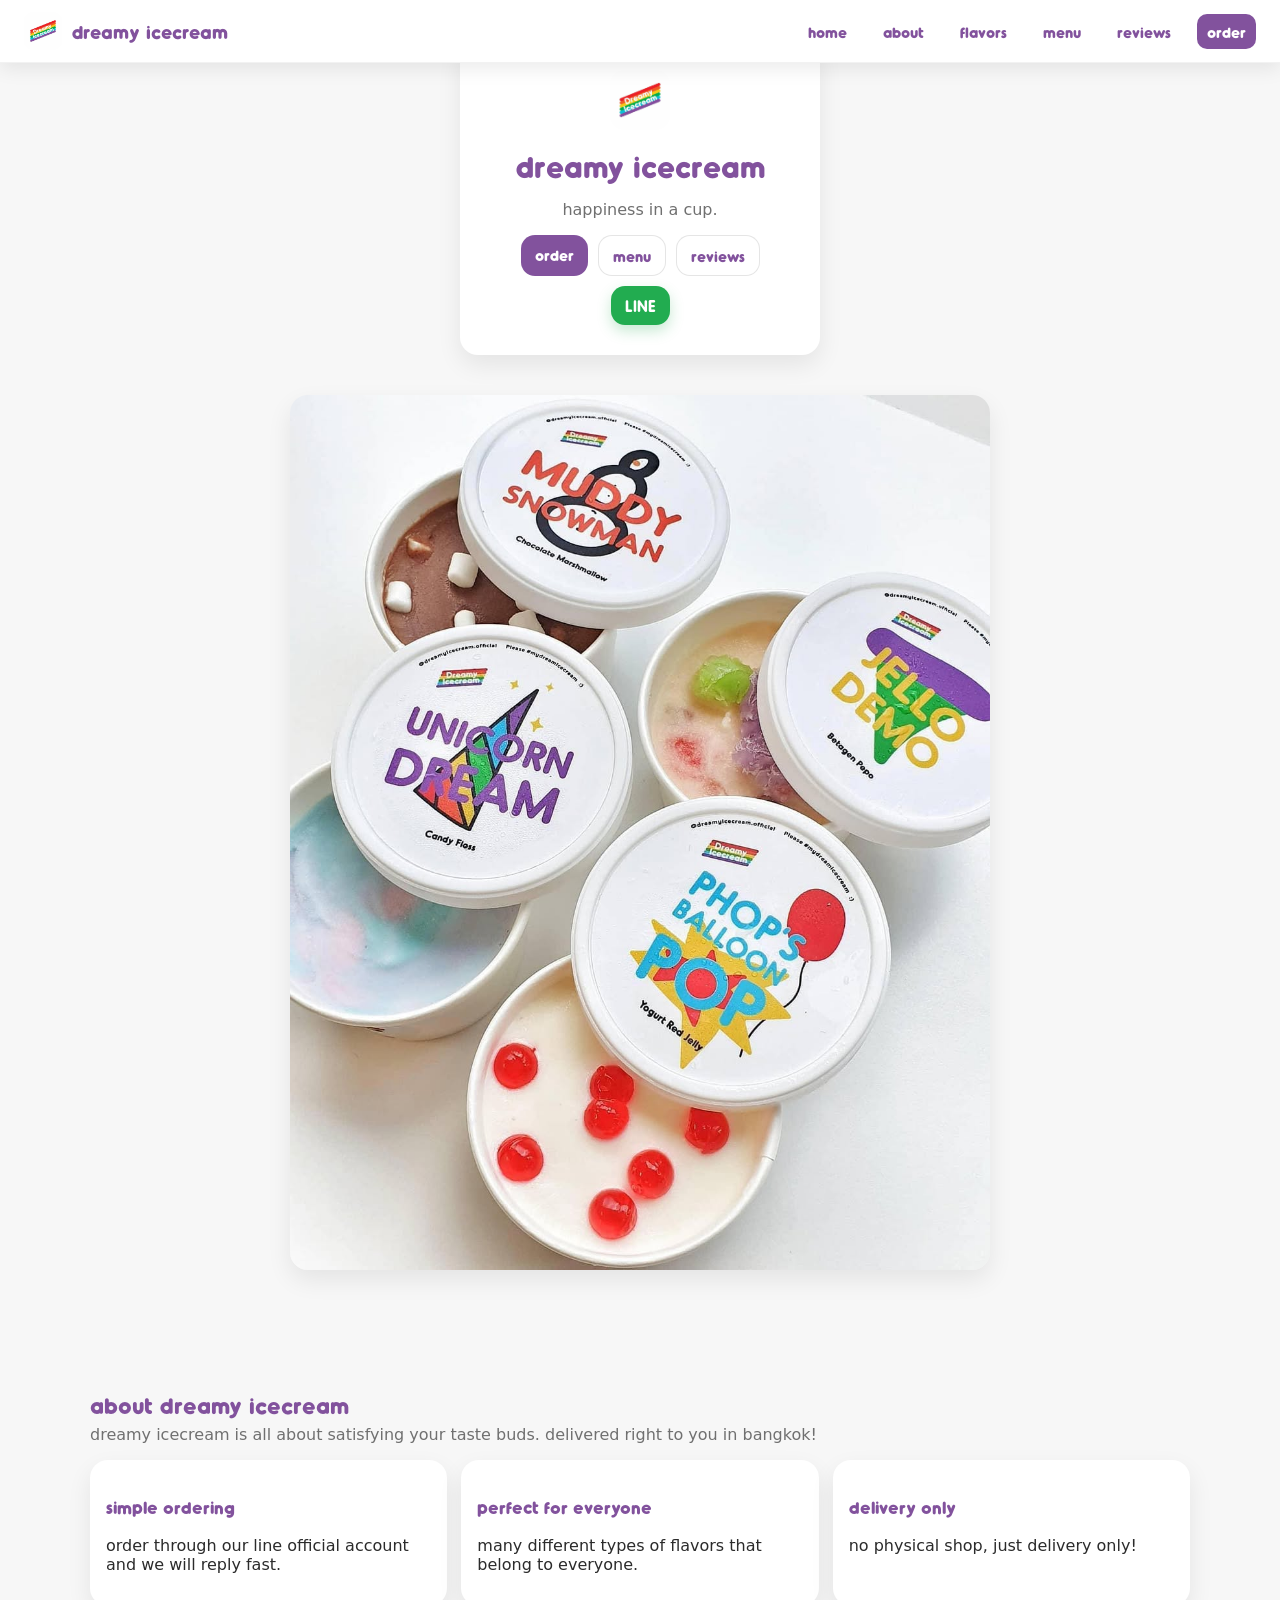
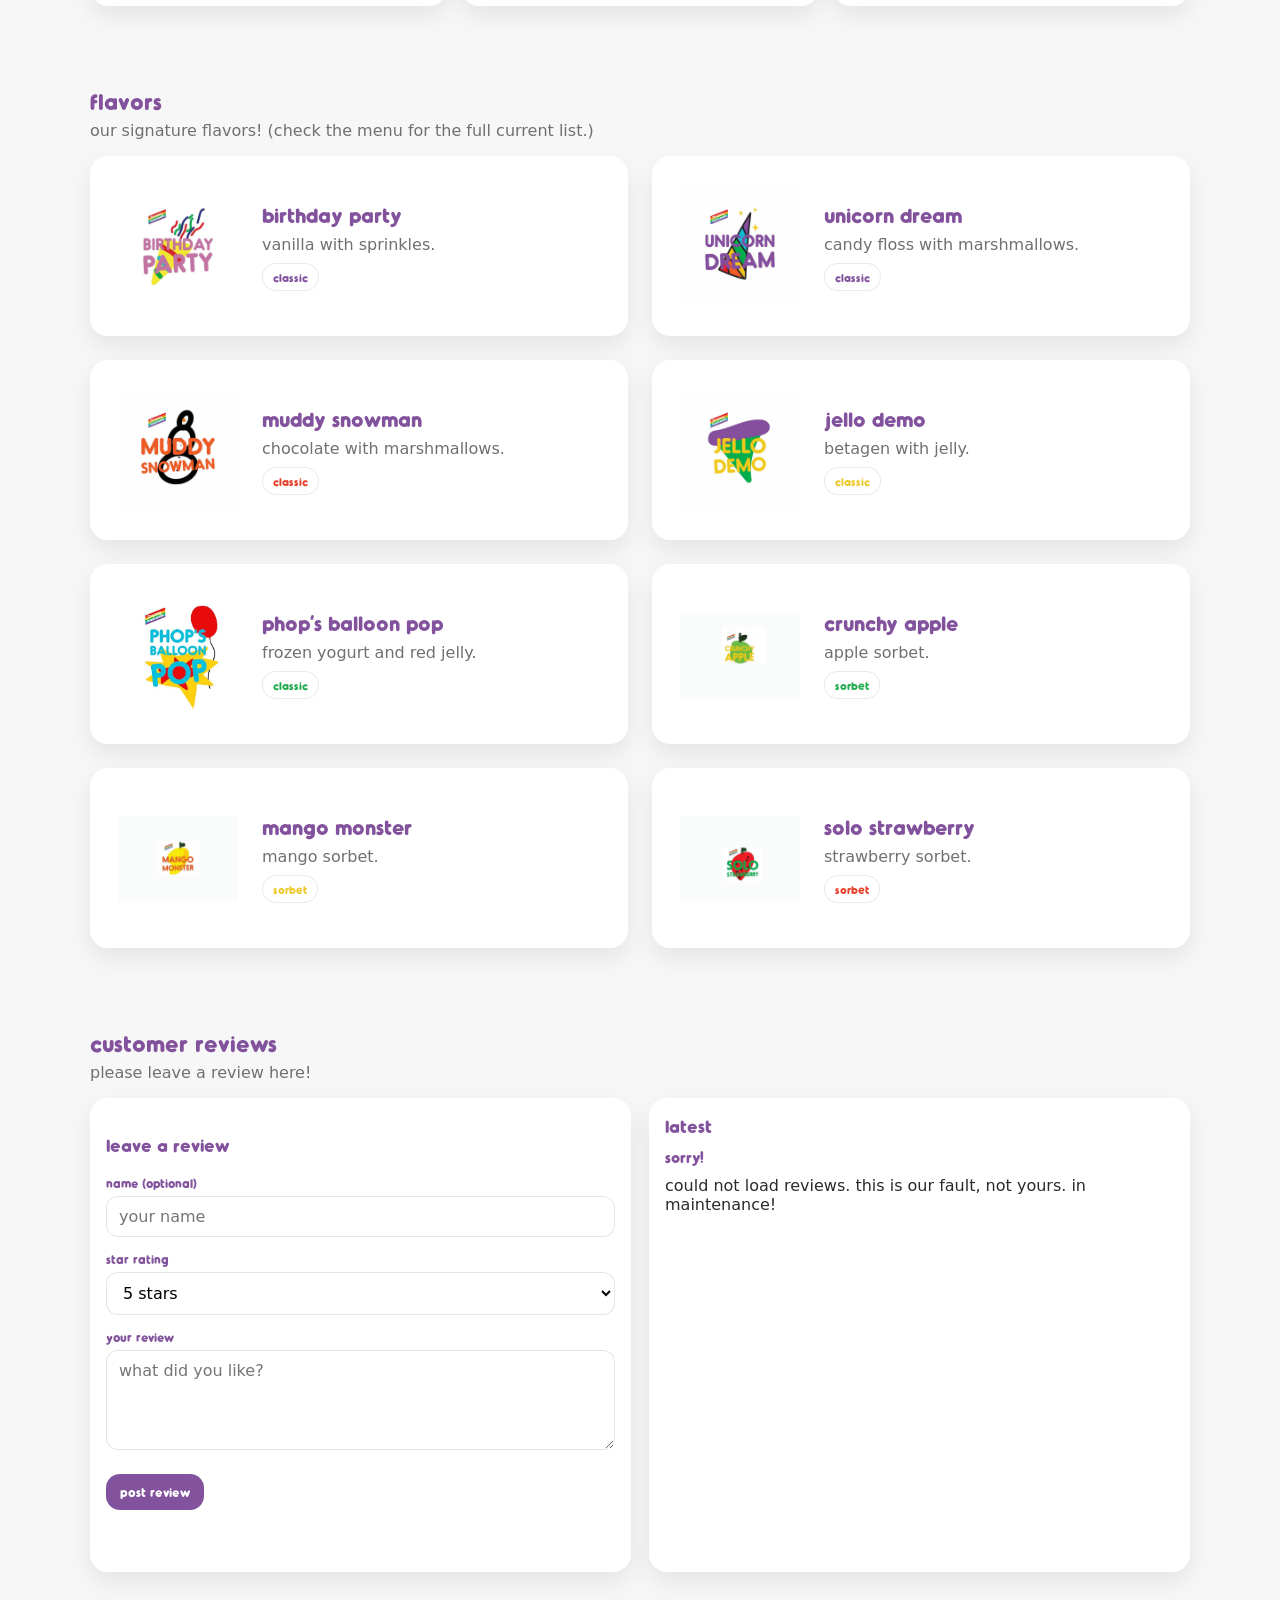
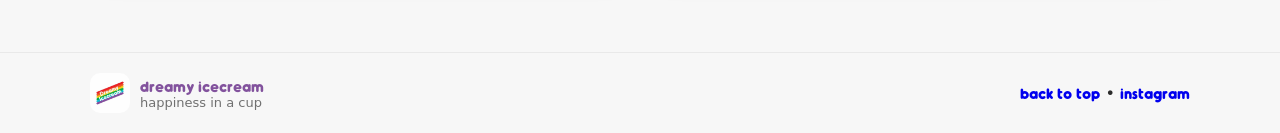
==== index.html @ feacb485 "add topper back" ====
<!doctype html>
<html lang="en">
<head>
  <meta charset="utf-8" />
  <meta name="viewport" content="width=device-width,initial-scale=1" />
  <title>dreamy icecream — happiness in a cup</title>
  <meta name="description" content="dreamy icecream — bangkok delivery. happiness in a cup." />
  <link rel="stylesheet" href="style.css" />
</head>
<body>
  <header class="topbar">
    <div class="container topbar-inner">
      <a class="brand" href="#home" aria-label="dreamy icecream home">
        <img class="brand-mark" src="assets/logo.jpg" alt="dreamy icecream logo" />
        <span class="brand-text">dreamy icecream</span>
      </a>
      <nav class="nav" aria-label="site navigation">
  <a href="#home">home</a>
  <a href="#about">about</a>
  <a href="#flavors">flavors</a>
  <a href="#menu">menu</a>
  <a href="#reviews">reviews</a>
  <a href="#order" class="nav-cta">order</a>
</nav>

      
    </div>
  </header>

  <main id="home">
    <section class="hero" id="home">
      <div class="container hero-clean">
        <div class="hero-center">
          <img class="hero-logo-big" src="assets/logo.jpg" alt="dreamy icecream logo" />
          <h1>dreamy icecream</h1>
          <p class="lead lead-center">happiness in a cup.</p>

          <div class="hero-buttons">
            <a class="btn btn-primary" href="#order">order</a>
            <a class="btn btn-ghost" href="#menu">menu</a>
            <a class="btn btn-ghost" href="#reviews">reviews</a>
            <a href="https://line.me/R/ti/p/%40414mnkzs" target="_blank" class="btn btn-line">LINE</a>
          </div>

       
        </div>

        <div class="hero-photo-card" aria-hidden="true">
          <img class="hero-photo-soft" src="assets/cups.jpg" alt="" />
        </div>
      </div>
    </section>

    <section class="section" id="about">
      <div class="container">
        <div class="section-head">
          <h2>about dreamy icecream</h2>
          <p>
            dreamy icecream is all about satisfying your taste buds. delivered right to you in bangkok!
          </p>
        </div>

        <div class="grid-3">
          <div class="card">
            <h3>simple ordering</h3>
            <p>order through our line official account and we will reply fast.</p>
          </div>
          <div class="card">
            <h3>perfect for everyone</h3>
            <p>many different types of flavors that belong to everyone.</p>
          </div>
          <div class="card">
            <h3>delivery only</h3>
            <p>no physical shop, just delivery only!</p>
          </div>
        </div>
      </div>
    </section>

  <section class="section" id="flavors">
  <div class="container">
    <div class="section-head">
      <h2>flavors</h2>
      <p>our signature flavors! (check the menu for the full current list.)</p>
    </div>

    <div class="flavor-grid">

      <a class="flavor-card flavor-link" href="birthday-party.html">
        <div class="flavor-imgwrap">
          <img src="assets/birthday_party.jpg">
        </div>
        <div class="flavor-body">
          <h3>birthday party</h3>
          <p>vanilla with sprinkles.</p>
          <span class="pill pill-purple">classic</span>
        </div>
      </a>

      <a class="flavor-card flavor-link" href="unicorn-dream.html">
        <div class="flavor-imgwrap">
          <img src="assets/unicorn_dream.jpg">
        </div>
        <div class="flavor-body">
          <h3>unicorn dream</h3>
          <p>candy floss with marshmallows.</p>
          <span class="pill pill-purple">classic</span>
        </div>
      </a>

      <a class="flavor-card flavor-link" href="muddy-snowman.html">
        <div class="flavor-imgwrap">
          <img src="assets/muddy_snowman.jpg">
        </div>
        <div class="flavor-body">
          <h3>muddy snowman</h3>
          <p>chocolate with marshmallows.</p>
          <span class="pill pill-red">classic</span>
        </div>
      </a>

      <a class="flavor-card flavor-link" href="jello-demo.html">
        <div class="flavor-imgwrap">
          <img src="assets/phops_balloon_pop.jpg">
        </div>
        <div class="flavor-body">
          <h3>jello demo</h3>
          <p>betagen with jelly.</p>
          <span class="pill pill-yellow">classic</span>
        </div>
      </a>

      <!-- ✅ FIXED PHOP -->
      <a class="flavor-card flavor-link" href="phops-balloon-pop.html">
        <div class="flavor-imgwrap">
          <img src="assets/jello_demo.jpg">
        </div>
        <div class="flavor-body">
          <h3>phop’s balloon pop</h3>
          <p>frozen yogurt and red jelly.</p>
          <span class="pill pill-green">classic</span>
        </div>
      </a>

      <!-- ✅ FIXED CRUNCHY APPLE -->
      <a class="flavor-card flavor-link" href="crunchy-apple.html">
        <div class="flavor-imgwrap">
          <img src="assets/crunchy_apple.png">
        </div>
        <div class="flavor-body">
          <h3>crunchy apple</h3>
          <p>apple sorbet.</p>
          <span class="pill pill-green">sorbet</span>
        </div>
      </a>

      <!-- others (no page yet) -->
      <a class="flavor-card flavor-link" href="mango-monster.html">
  <div class="flavor-imgwrap">
    <img src="assets/mango_monster.png" alt="mango monster">
  </div>
  <div class="flavor-body">
    <h3>mango monster</h3>
    <p>mango sorbet.</p>
    <span class="pill pill-yellow">sorbet</span>
  </div>
</a>
    <a class="flavor-card flavor-link" href="solo-strawberry.html">
  <div class="flavor-imgwrap">
    <img src="assets/solo_strawberry.png" alt="solo strawberry">
  </div>
  <div class="flavor-body">
    <h3>solo strawberry</h3>
    <p>strawberry sorbet.</p>
    <span class="pill pill-red">sorbet</span>
  </div>
</a>

    </div>
  </div>
</section>
    
    <section class="section" id="reviews">
      <div class="container">
        <div class="section-head">
          <h2>customer reviews</h2>
          <p>please leave a review here!</p>
        </div>

        <div class="reviews-grid">
          <div class="card">
            <h3>leave a review</h3>

        
            <form id="review-form" class="review-form">
              <label class="field">
                <span class="label">name (optional)</span>
                <input class="input" type="text" id="review-name" placeholder="your name" maxlength="30" />
              </label>

              <label class="field">
                <span class="label">star rating</span>
                <select class="input" id="review-stars" required>
                  <option value="5">5 stars</option>
                  <option value="4">4 stars</option>
                  <option value="3">3 stars</option>
                  <option value="2">2 stars</option>
                  <option value="1">1 star</option>
                </select>
              </label>

              <label class="field">
                <span class="label">your review</span>
                <textarea class="input textarea" id="review-text" placeholder="what did you like?" maxlength="240" required></textarea>
              </label>

              <div class="order-actions">
                <button class="btn btn-primary" type="submit">post review</button>
              </div>

              <p class="muted tiny" id="review-status"></p>
            </form>
          </div>

          <div class="card">
            <div class="reviews-head">
              <h3>latest</h3>
              <div class="rating-pill" id="rating-pill">loading…</div>
            </div>
            <div id="reviews-list" class="reviews-list"></div>
          </div>
        </div>
      </div>
    </section>


    <footer class="footer">
      <div class="container footer-inner">
        <div class="footer-left">
          <img class="footer-logo" src="assets/logo.jpg" alt="dreamy icecream logo" />
          <div>
            <div class="footer-title">dreamy icecream</div>
            <div class="footer-sub">happiness in a cup</div>
          </div>
        </div>

        <div class="footer-right">
          <a href="#home">back to top</a>
          <span class="dot">•</span>
          <a href="https://instagram.com/dreamyicecream.official" target="_blank" rel="noreferrer">instagram</a>
        </div>
      </div>
    </footer>
  </main>

  <script>
    // instagram copy
    const copy = async (text) => {
      try { await navigator.clipboard.writeText(text); return true; }
      catch { return false; }
    };

    const igBtn = document.getElementById('copy-ig');
    igBtn?.addEventListener('click', async () => {
      const ok = await copy('@dreamyicecream.official');
      igBtn.textContent = ok ? 'copied' : 'copy failed';
      setTimeout(() => (igBtn.textContent = 'copy handle'), 1100);
    });

    // ---------------------------
    // shared reviews (supabase)
    // ---------------------------
    // 1) create a supabase project
    // 2) create table + rls (see readme.txt)
    // 3) paste your keys here:

    const SUPABASE_URL = "https://npjbgelehfoajubufnkg.supabase.co";
    const SUPABASE_ANON_KEY = "sb_publishable_pNUCo04Smp1V0dP4wvX4iQ_PvUn9_M9";



    const statusEl = document.getElementById('review-status');
    const listEl = document.getElementById('reviews-list');
    const pillEl = document.getElementById('rating-pill');

    const starRow = (n) => '★★★★★'.slice(0, n) + '☆☆☆☆☆'.slice(0, 5 - n);

    const setStatus = (t) => { if (statusEl) statusEl.textContent = t || ""; };

    const canRun = () => SUPABASE_URL.trim() && SUPABASE_ANON_KEY.trim();

    const fetchReviews = async () => {
      if (!canRun()) {
        if (pillEl) pillEl.textContent = 'setup needed';
        if (listEl) listEl.innerHTML = '<div class="empty">reviews are not enabled yet. add supabase keys in index.html.</div>';
        return [];
      }

      const url = `${SUPABASE_URL}/rest/v1/reviews?select=id,name,stars,text,created_at&order=id.desc&limit=50`;
      const res = await fetch(url, {
        headers: {
          apikey: SUPABASE_ANON_KEY,
          authorization: `Bearer ${SUPABASE_ANON_KEY}`
        }
      });

      if (!res.ok) throw new Error('failed to load reviews');
      return await res.json();
    };

    const render = async () => {
      try {
        const reviews = await fetchReviews();
        if (!Array.isArray(reviews) || !listEl) return;

        if (reviews.length === 0) {
          listEl.innerHTML = '<div class="empty">no reviews yet. be the first one.</div>';
          if (pillEl) pillEl.textContent = '0 reviews';
          return;
        }

        const avg = reviews.reduce((s, r) => s + (Number(r.stars) || 0), 0) / reviews.length;
        if (pillEl) pillEl.innerHTML = `
  <span class="rating-score">${avg.toFixed(1)} / 5</span>
  <span class="rating-count"> • ${reviews.length} review${reviews.length === 1 ? '' : 's'}</span>
`;

        listEl.innerHTML = reviews.map(r => {
          const name = (r.name || 'anonymous').replace(/</g,'&lt;').replace(/>/g,'&gt;');
          const text = (r.text || '').replace(/</g,'&lt;').replace(/>/g,'&gt;');
          const stars = Math.max(1, Math.min(5, Number(r.stars) || 5));
          const date = r.created_at ? new Date(r.created_at).toLocaleDateString() : '';
          return `
            <div class="review">
              <div class="review-top">
                <div class="review-name">${name}</div>
                <div class="review-stars" aria-label="${stars} out of 5 stars">${starRow(stars)}</div>
              </div>
              <div class="review-text">${text}</div>
              <div class="review-date">${date}</div>
            </div>
          `;
        }).join('');
      } catch (e) {
        if (pillEl) pillEl.textContent = 'sorry!';
        if (listEl) listEl.innerHTML = '<div class="empty">could not load reviews. this is our fault, not yours. in maintenance!</div>';
      }
    };

    const postReview = async ({ name, stars, text }) => {
      const url = `${SUPABASE_URL}/rest/v1/reviews`;
      const res = await fetch(url, {
        method: 'POST',
        headers: {
          'content-type': 'application/json',
          apikey: SUPABASE_ANON_KEY,
          authorization: `Bearer ${SUPABASE_ANON_KEY}`,
          prefer: 'return=minimal'
        },
        body: JSON.stringify({ name, stars, text })
      });
      if (!res.ok) throw new Error('failed to post');
    };

    const form = document.getElementById('review-form');
    form?.addEventListener('submit', async (e) => {
      e.preventDefault();
      setStatus('');

      if (!canRun()) {
        setStatus('setup needed: add supabase url + anon key in index.html');
        return;
      }

      const name = (document.getElementById('review-name')?.value || '').trim();
      const stars = parseInt(document.getElementById('review-stars')?.value || '5', 10);
      const text = (document.getElementById('review-text')?.value || '').trim();
      if (!text) return;

      try {
        setStatus('posting…');
        await postReview({ name, stars: Math.max(1, Math.min(5, stars)), text });
        const t = document.getElementById('review-text');
        if (t) t.value = '';
        setStatus('posted');
        await render();
        setTimeout(() => setStatus(''), 1200);
      } catch {
        setStatus('could not post. check supabase rls + keys.');
      }
    });

    render();
    function openMenuPopup(){
  document.getElementById("menuPopup").style.display = "flex";
}

function closeMenuPopup(){
  document.getElementById("menuPopup").style.display = "none";
}
  </script>
</body>
</html>
<!-- deploy -->
---- style.css ----
/* smooth scroll */
html{
  scroll-behavior:smooth;
}

/* font */
@font-face{
  font-family:"oduda";
  src:url("fonts/Oduda-Bold-Demo.otf") format("opentype");
  font-weight:700;
  font-display:swap;
}

/* variables */
:root{
  --purple:#82529d;
  --white:#fafcfc;
  --bg:#f7f7f7;
  --yellow:#eec92d;
  --green:#22ac50;
  --red:#e7412b;
  --blue:#0ebed5;
  --text:#2b2b2b;
  --muted:#707070;
  --radius:18px;
  --shadow:0 10px 24px rgba(0,0,0,.08);
  --shadow-hover:0 16px 28px rgba(0,0,0,.12);
}

/* reset */
*{
  box-sizing:border-box;
}

body{
  margin:0;
  font-family:system-ui, Arial, sans-serif;
  color:var(--text);
  background:var(--bg);
}

/* container */
.container{
  width:min(1100px,92vw);
  margin:auto;
}

/* headings */
h1,h2,h3,.nav a,.pill,.btn,.brand-text,.footer-title,.label,.review-name,.footer-right a{
  font-family:"oduda",system-ui;
}

/* ---------- NAV ---------- */

.topbar{
  position:fixed;
  top:0;
  left:0;
  right:0;
  width:100%;
  z-index:999;
  background:#ffffff;
  backdrop-filter:blur(8px);
  border-bottom:1px solid rgba(0,0,0,.05);
  box-shadow: 0 6px 18px rgba(0,0,0,.08);
}

.topbar-inner{
  display:flex;
  justify-content:space-between;
  align-items:center;
  padding:12px 24px;
  width:100%;      
}

.brand{
  display:flex;
  align-items:center;
  gap:10px;
  text-decoration:none;
  color:var(--purple);
}

.brand-mark{
  width:38px;
  height:38px;
  border-radius:10px;
  object-fit:cover;
}

.brand-text{
  font-size:20px;
}

.nav{
  display:flex;
  gap:16px;
}

.nav a{
  text-decoration:none;
  color:var(--purple);
  padding:8px 10px;
  border-radius:10px;
  transition:background .2s ease, transform .2s ease;
}

.nav a:hover{
  background:rgba(130,82,157,.1);
  transform:translateY(-2px);
  box-shadow: 0 6px 14px rgba(0,0,0,.12);
}

.nav-cta{
  background:var(--purple);
  color:white !important;
  border:none;
}

.nav-cta:hover{
  transform:translateY(-2px);
  box-shadow: 0 8px 18px rgba(0,0,0,.18);
}

/* ---------- HERO ---------- */

.hero{
  padding:40px 0;
}

.hero-center{
  text-align:center;
  background:white;
  border-radius:var(--radius);
  padding:30px;
  box-shadow:var(--shadow);
  max-width:360px;
  margin:auto;
  transition:transform .25s ease, box-shadow .25s ease;
}

.hero-logo-big{
  width:60px;
  height:60px;
  border-radius:16px;
  object-fit:cover;
}

.hero-center h1{
  margin:12px 0;
  font-size:32px;
  color:var(--purple);
}

.lead{
  color:var(--muted);
}

.hero-buttons{
  display:flex;
  gap:10px;
  justify-content:center;
  margin-top:16px;
  flex-wrap:wrap;
}

.hero-photo-card{
  margin:40px auto;
  border-radius:var(--radius);
  overflow:hidden;
  box-shadow:var(--shadow);
  transition:transform .25s ease, box-shadow .25s ease;

  max-width:700px;   /* adjust this */
}

.hero-photo-soft{
  width:100%;
  height:auto;   /* important */
  display:block;
}

/* ---------- NAV BUTTON HOVER ---------- */

.nav a{
  text-decoration:none;
  color:var(--purple);
  padding:8px 10px;
  border-radius:10px;
  transition:background .2s ease, transform .2s ease;
}

.nav a:hover{
  background:rgba(130,82,157,.1);
  transform:translateY(-2px);
}

/* ---------- BUTTONS ---------- */

.btn{
  padding:10px 14px;
  border-radius:14px;
  border:none;
  cursor:pointer;
  text-decoration:none;
  transition:transform .2s ease, box-shadow .2s ease, background .2s ease;
}

.btn-primary{
  background:var(--purple);
  color:white;
}

.btn-ghost{
  background:white;
  border:1px solid rgba(0,0,0,.1);
  color:var(--purple);
}

.btn-line{
  background:var(--green);
  color:white;
  border:none;
}

.btn-line:hover{
  filter:brightness(0.9);
}

/* ---------- SECTIONS ---------- */

.section{
  padding:40px 0;
  scroll-margin-top:90px;
}

.section-head{
  margin-bottom:16px;
}

.section-head h2{
  margin:0 0 6px;
  color:var(--purple);
}

.section-head p{
  margin:0;
  color:var(--muted);
}

.section h3{
  color:var(--purple);
}
/* ---------- CARDS ---------- */

.card{
  background:white;
  border-radius:var(--radius);
  padding:16px;
  box-shadow:var(--shadow);
  transition:transform .25s ease, box-shadow .25s ease;
}

.grid-3{
  display:grid;
  grid-template-columns:repeat(3,1fr);
  gap:14px;
}

/* ---------- FLAVORS ---------- */

.flavor-grid{
  display:grid;
  grid-template-columns:repeat(2,1fr);
  gap:18px;
}

.flavor-card{
  display:flex;
  gap:14px;
  align-items:center;
  background:white;
  border-radius:var(--radius);
  padding:18px;
  box-shadow:var(--shadow);
  min-height:170px;
  transition:transform .25s ease, box-shadow .25s ease;
}


.flavor-imgwrap{
  width:140px;
  height:140px;
  display:flex;
  align-items:center;
  justify-content:center;
  border-radius:14px;
  background:rgba(255,255,255,.9);
  flex-shrink:0;
}

.flavor-imgwrap img{
  max-width:120px;
  max-height:120px;
  width:auto;
  height:auto;
  object-fit:contain;
}

.flavor-body{
  display:flex;
  flex-direction:column;
  gap:6px;
}

.flavor-body h3{
  margin:0;
  font-size:22px;
  color:var(--purple);
  line-height:1.15;
}

.flavor-body p{
  margin:0;
  color:var(--muted);
  line-height:1.45;
}

/* tags */
.pill{
  padding:6px 10px;
  border-radius:999px;
  font-size:12px;
  border:1px solid rgba(0,0,0,.08);
  width:fit-content;
  background:white;
}

.pill-red{color:var(--red);}
.pill-green{color:var(--green);}
.pill-yellow{color:#eec92d;}
.pill-purple{color:var(--purple);}

/* ---------- MENU ---------- */

.menu-wrap{
  display:grid;
  grid-template-columns:1.2fr .8fr;
  gap:18px;
}

.menu-link{
  display:block;
  border-radius:var(--radius);
  overflow:hidden;
  box-shadow:var(--shadow);
  transition:transform .25s ease, box-shadow .25s ease;
}

.menu-img{
  width:100%;
  display:block;
  border-radius:var(--radius);
}
.menu-img{
  width:100%;
  max-width:1000px;  /* 👈 makes it bigger */
  margin:auto;
}

.list{
  margin:0;
  padding-left:20px;
  color:var(--muted);
  line-height:1.6;
}

/* ---------- ORDER ---------- */

.order-grid{
  display:grid;
  grid-template-columns:repeat(3,1fr);
  gap:16px;
}

.order-actions{
  display:flex;
  gap:10px;
  margin-top:10px;
  flex-wrap:wrap;
}

/* ---------- REVIEWS ---------- */

.reviews-grid{
  display:grid;
  grid-template-columns:1fr 1fr;
  gap:18px;
}

.review-form{
  display:flex;
  flex-direction:column;
  gap:14px;
}

.field{
  display:flex;
  flex-direction:column;
  gap:6px;
}

.label{
  color:var(--text);
  font-size:13px;
}

.input{
  width:100%;
  padding:10px 12px;
  border-radius:12px;
  border:1px solid rgba(0,0,0,.1);
  font:inherit;
  background:white;
}

.textarea{
  min-height:100px;
  resize:vertical;
}

.reviews-list{
  display:grid;
  gap:12px;
  max-height:380px;
  overflow:auto;
  padding-right:4px;
}

.review{
  padding:14px;
  border-radius:14px;
  background:white;
  border:1px solid rgba(0,0,0,.06);
  transition:transform .2s ease, box-shadow .2s ease;
}


.review-top{
  display:flex;
  align-items:center;
  justify-content:space-between;
  gap:10px;
  margin-bottom:6px;
}

.review-name{
  color:var(--purple);
  font-size:14px;
}

.review-stars{
  color:#6b5a00;
  letter-spacing:1px;
  font-size:13px;
}

.review-text{
  color:var(--text);
  line-height:1.45;
  font-family:system-ui, Arial, sans-serif;
}

.review-date{
  margin-top:6px;
  color:var(--muted);
  font-size:12px;
  font-family:system-ui, Arial, sans-serif;
}

.reviews-head h3{
  margin:0 0 10px 0;
}

.rating-pill{
  color:var(--purple);
  font-family:"oduda",system-ui;
  margin-bottom:10px;
  font-weight: bold;
}

/* ---------- FOOTER ---------- */

.footer{
  border-top:1px solid rgba(0,0,0,.06);
  margin-top:40px;
  padding:20px 0;
}

.footer-inner{
  display:flex;
  justify-content:space-between;
  align-items:center;
  gap:14px;
}

.footer-left{
  display:flex;
  align-items:center;
  gap:10px;
}

.footer-logo{
  width:40px;
  border-radius:10px;
}

.footer-title{
  color:var(--purple);
}

.footer-sub{
  color:var(--muted);
  font-size:13px;
}

.footer-right a{
  text-decoration:none;
}


/* ---------- RESPONSIVE ---------- */

@media(max-width:900px){

  .grid-3{
    grid-template-columns:1fr;
  }

  .order-grid{
    grid-template-columns:1fr;
  }

  .reviews-grid{
    grid-template-columns:1fr;
  }

  .menu-wrap{
    grid-template-columns:1fr;
  }

  .flavor-grid{
    grid-template-columns:1fr;
  }

  .flavor-card{
    flex-direction:column;
    text-align:center;
  }

  .flavor-imgwrap{
    width:100%;
  }

  .topbar-inner{
    flex-direction:column;
    gap:10px;
  }

  .nav{
    flex-wrap:wrap;
    justify-content:center;
  }
}
.flavor-link{
  text-decoration:none;
  color:inherit;
}

/* ---------- BIRTHDAY PARTY PAGE ---------- */

.birthday-page{
  padding-top:120px;
}

.birthday-section{
  padding:40px 0;
}

.birthday-layout{
  display:grid;
  grid-template-columns:420px 1fr;
  gap:32px;
  align-items:center;
}

.birthday-carousel-card,
.birthday-info-card{
  background:white;
  border-radius:24px;
  box-shadow:var(--shadow);
  padding:22px;
}

.birthday-carousel{
  position:relative;
  width:100%;
  max-width:360px;
  aspect-ratio:3 / 4;
  margin:auto;
  overflow:hidden;
  border-radius:24px;
  background:white;
}

.birthday-track{
  display:flex;
  height:100%;
  transition:transform .4s ease;
}

.birthday-track img{
  width:100%;
  height:100%;
  object-fit:cover;
  flex-shrink:0;
  display:block;
  border-radius:24px;
}

.birthday-arrow{
  position:absolute;
  top:50%;
  transform:translateY(-50%);

  width:38px;          /* smaller */
  height:38px;
  border-radius:50%;
  border:none;

  background:rgba(130,82,157,0.6);  /* softer */
  color:white;
  font-size:18px;     /* smaller arrow */

  display:flex;
  align-items:center;
  justify-content:center;

  cursor:pointer;
  z-index:2;

  backdrop-filter:blur(6px); /* 🔥 glass effect */
  transition:all .25s ease;
}

.birthday-prev{ left:6px; }
.birthday-next{ right:6px; }

.birthday-info-card h1{
  color:var(--purple);
  font-size:48px;
  margin:14px 0;
}

.birthday-info-card p,
.birthday-details{
  color:var(--muted);
  line-height:1.6;
}

.birthday-details{
  display:grid;
  gap:8px;
  margin:18px 0;
}

@media(max-width:900px){
  .birthday-layout{
    grid-template-columns:1fr;
  }

  .birthday-carousel{
    max-width:320px;
  }

  .birthday-info-card h1{
    font-size:38px;
  }
}
/* instagram button hover */
a[href*="instagram"]{
  transition:transform .25s ease, box-shadow .25s ease, filter .25s ease;
}

a[href*="instagram"]:hover{
  transform:translateY(-3px) scale(1.03);
  box-shadow:0 12px 24px rgba(130,82,157,.35);
  filter:brightness(1.05);
}
.hero-buttons .btn{
  transition:transform .25s ease, box-shadow .25s ease, filter .25s ease;
}

.hero-buttons .btn:hover{
  transform:translateY(-4px) scale(1.05);
  box-shadow:0 12px 24px rgba(130,82,157,.25);
  filter:brightness(1.05);
}

.hero-buttons .btn:active{
  transform:translateY(0) scale(.96);
}
/* LINE button hover (override) */
.btn-line{
  background:var(--green);
}

.btn-line:hover{
  background:#1ec45a;
  transform:translateY(-3px) scale(1.05);
  box-shadow:0 12px 24px rgba(34,172,80,.4);
}
/* LINE button (top hero) */
.hero-buttons .btn-line{
  background:var(--green);
  color:white;
  box-shadow:0 6px 14px rgba(34,172,80,.25);
}

/* hover */
.hero-buttons .btn-line:hover{
  background:#1ec45a; /* brighter green */
  transform:translateY(-4px) scale(1.06);
  box-shadow:0 14px 28px rgba(34,172,80,.45);
}

/* click */
.hero-buttons .btn-line:active{
  transform:scale(0.96);
}
.hero-buttons .btn-primary{
  background:var(--green);
}

.hero-buttons .btn-primary:hover{
  background:#1ec45a;
  box-shadow:0 14px 28px rgba(34,172,80,.45);
}
.hero-buttons .btn-line:hover{
  background:#1ec45a;
  transform:translateY(-4px) scale(1.06);

  /* 💥 force green shadow */
  box-shadow:0 14px 28px rgba(34,172,80,.5) !important;
}
/* fix hero buttons colors */

/* order button (purple again) */
.hero-buttons .btn-primary{
  background:var(--purple);
}

/* LINE button (green) */
.hero-buttons .btn-line{
  background:var(--green);
}

/* LINE hover (green glow) */
.hero-buttons .btn-line:hover{
  background:#1ec45a;
  box-shadow:0 14px 28px rgba(34,172,80,.5);
}
/* FIX order button hover (keep purple) */
.hero-buttons .btn-primary:hover{
  background:var(--purple);
  box-shadow:0 12px 24px rgba(130,82,157,.35);
}
/* flavor card hover */
.flavor-card{
  transition:transform .25s ease, box-shadow .25s ease;
}

.flavor-card:hover{
  transform:translateY(-6px) scale(1.02);
  box-shadow:0 16px 32px rgba(0,0,0,.15);
}
/* copy handle hover */
#copy-ig{
  transition:transform .25s ease, box-shadow .25s ease, background .25s ease;
}

#copy-ig:hover{
  transform:translateY(-3px) scale(1.03);
  box-shadow:0 10px 20px rgba(0,0,0,.15);
  background:#f3f3f3;
}

#copy-ig:active{
  transform:scale(0.96);
}
.menu-wrap{
  display:flex;
  justify-content:center;
}

.menu-hover{
  max-width:700px;
  cursor:pointer;
  transition:transform .25s ease, box-shadow .25s ease;
}

.menu-hover:hover{
  transform:translateY(-6px) scale(1.03);
  box-shadow:0 18px 36px rgba(130,82,157,.22);
}

.menu-popup-title{
  cursor:pointer;
  width:fit-content;
  transition:transform .25s ease;
}

.menu-popup-title:hover{
  transform:translateY(-3px) scale(1.05);
}

.menu-popup{
  position:fixed;
  inset:0;
  background:rgba(0,0,0,.55);
  display:none;
  align-items:center;
  justify-content:center;
  z-index:9999;
}

.menu-popup img{
  max-width:90vw;
  max-height:90vh;
  border-radius:24px;
  box-shadow:0 20px 50px rgba(0,0,0,.35);
}

/* ---------- FLAVOR PAGE (same as birthday) ---------- */

.flavor-page{
  padding-top:120px;
}

.flavor-section{
  padding:40px 0;
}

.flavor-layout{
  display:grid;
  grid-template-columns:420px 1fr;
  gap:32px;
  align-items:center;
}

/* left image/card */
.flavor-carousel-card,
.flavor-info-card{
  background:white;
  border-radius:24px;
  box-shadow:var(--shadow);
  padding:22px;
}

/* carousel */
.flavor-carousel{
  position:relative;
  width:100%;
  max-width:360px;
  aspect-ratio:3 / 4;
  margin:auto;
  overflow:hidden;
  border-radius:24px;
}

.flavor-track{
  display:flex;
  height:100%;
  transition:transform .4s ease;
}

.flavor-track img{
  width:100%;
  height:100%;
  object-fit:cover;
  flex-shrink:0;
}

/* arrows */
.flavor-arrow{
  position:absolute;
  top:50%;
  transform:translateY(-50%);
  width:42px;
  height:42px;
  border:none;
  background:rgba(130,82,157,.9);
  color:white;
  font-size:28px;
  cursor:pointer;
}

.flavor-prev{ left:-10px; }   /* pushes it more to the side */
.flavor-next{ right:-10px; }

/* text */
.flavor-info-card h1{
  color:var(--purple);
  font-size:48px;
  margin:14px 0;
}

.flavor-details{
  display:grid;
  gap:8px;
  margin:18px 0;
  color:var(--muted);
}

/* responsive */
@media(max-width:900px){
  .flavor-layout{
    grid-template-columns:1fr;
  }

  .flavor-carousel{
    max-width:320px;
  }

  .flavor-info-card h1{
    font-size:38px;
  }
}
.flavor-grid{
  display:grid;
  grid-template-columns:repeat(2, 1fr);
  gap:24px;
}

.flavor-card{
  width:auto;
  min-height:180px;
}

.rating-score {
  color: #FFD700; /* yellow */
}

.rating-count {
  color: var(--primary);
}

.label {
  color: #82529d;
}
.pill-orange {
  color: #f15b23;
}
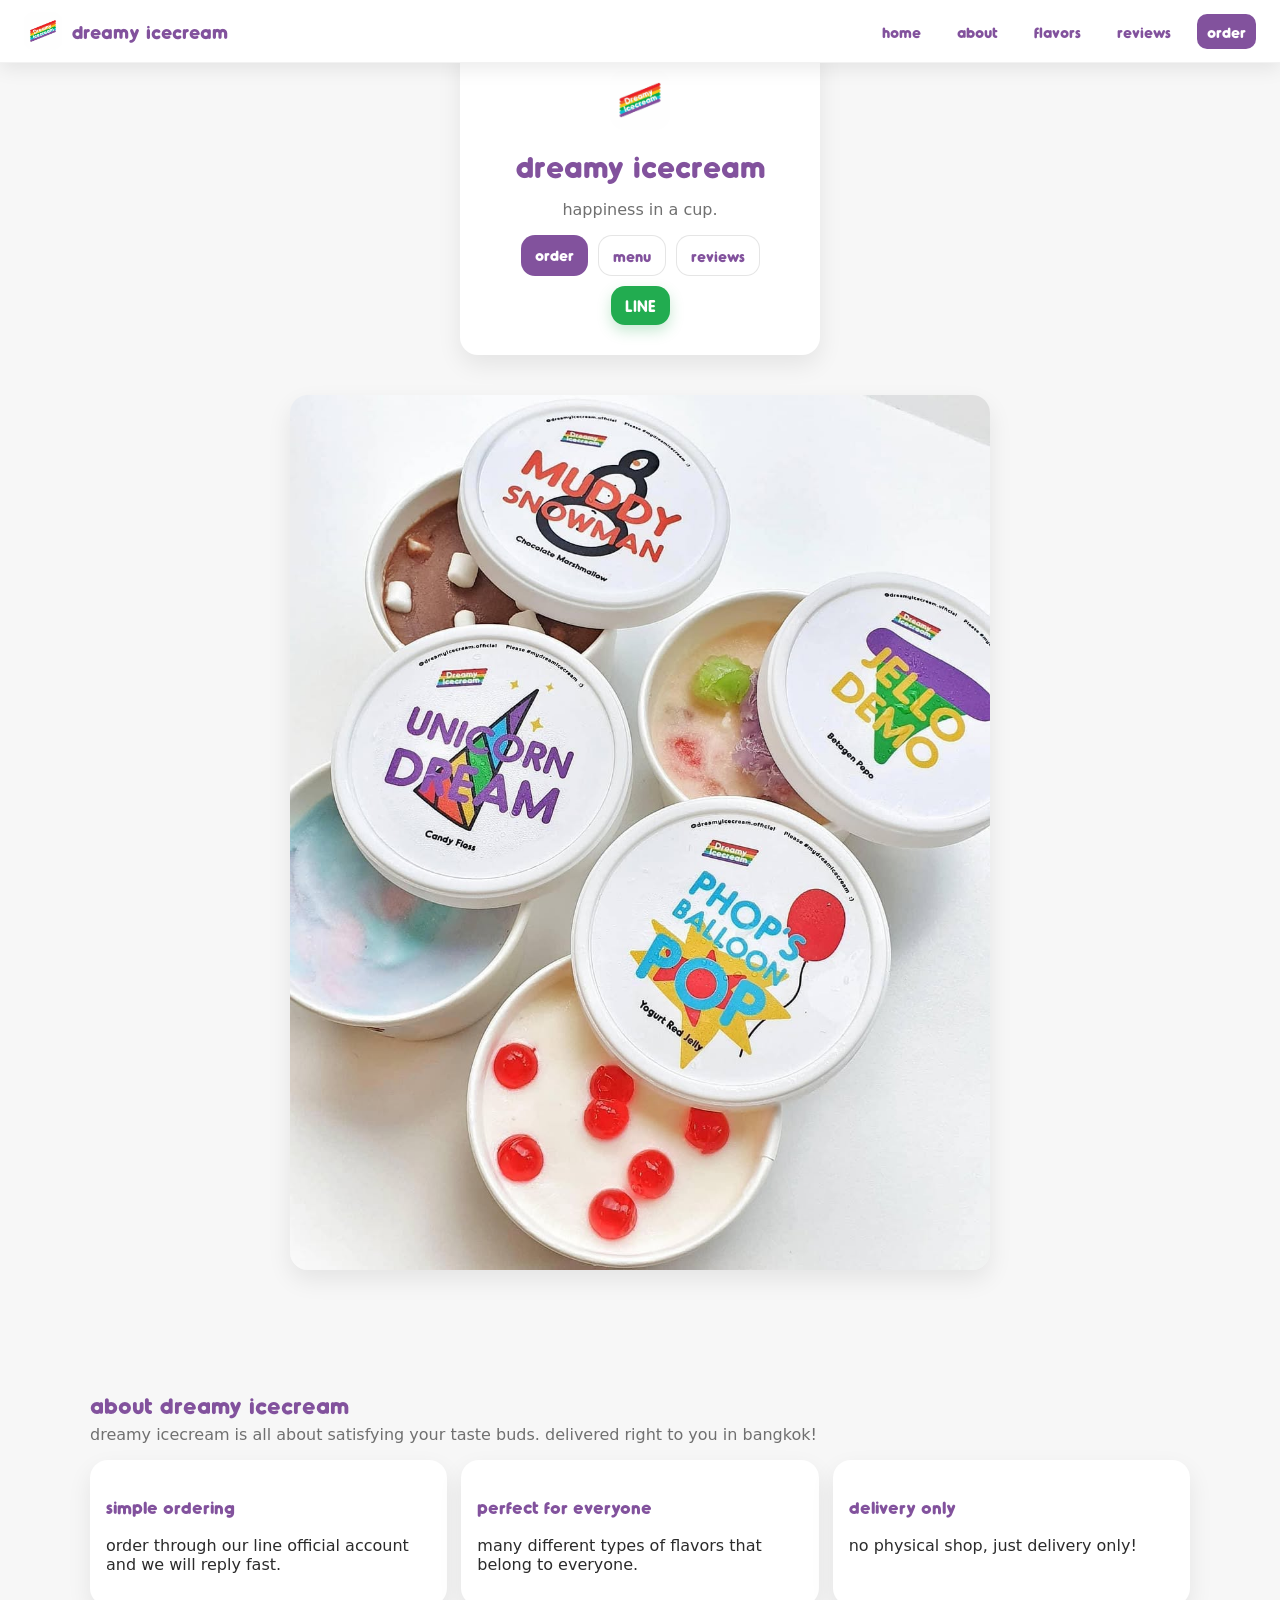
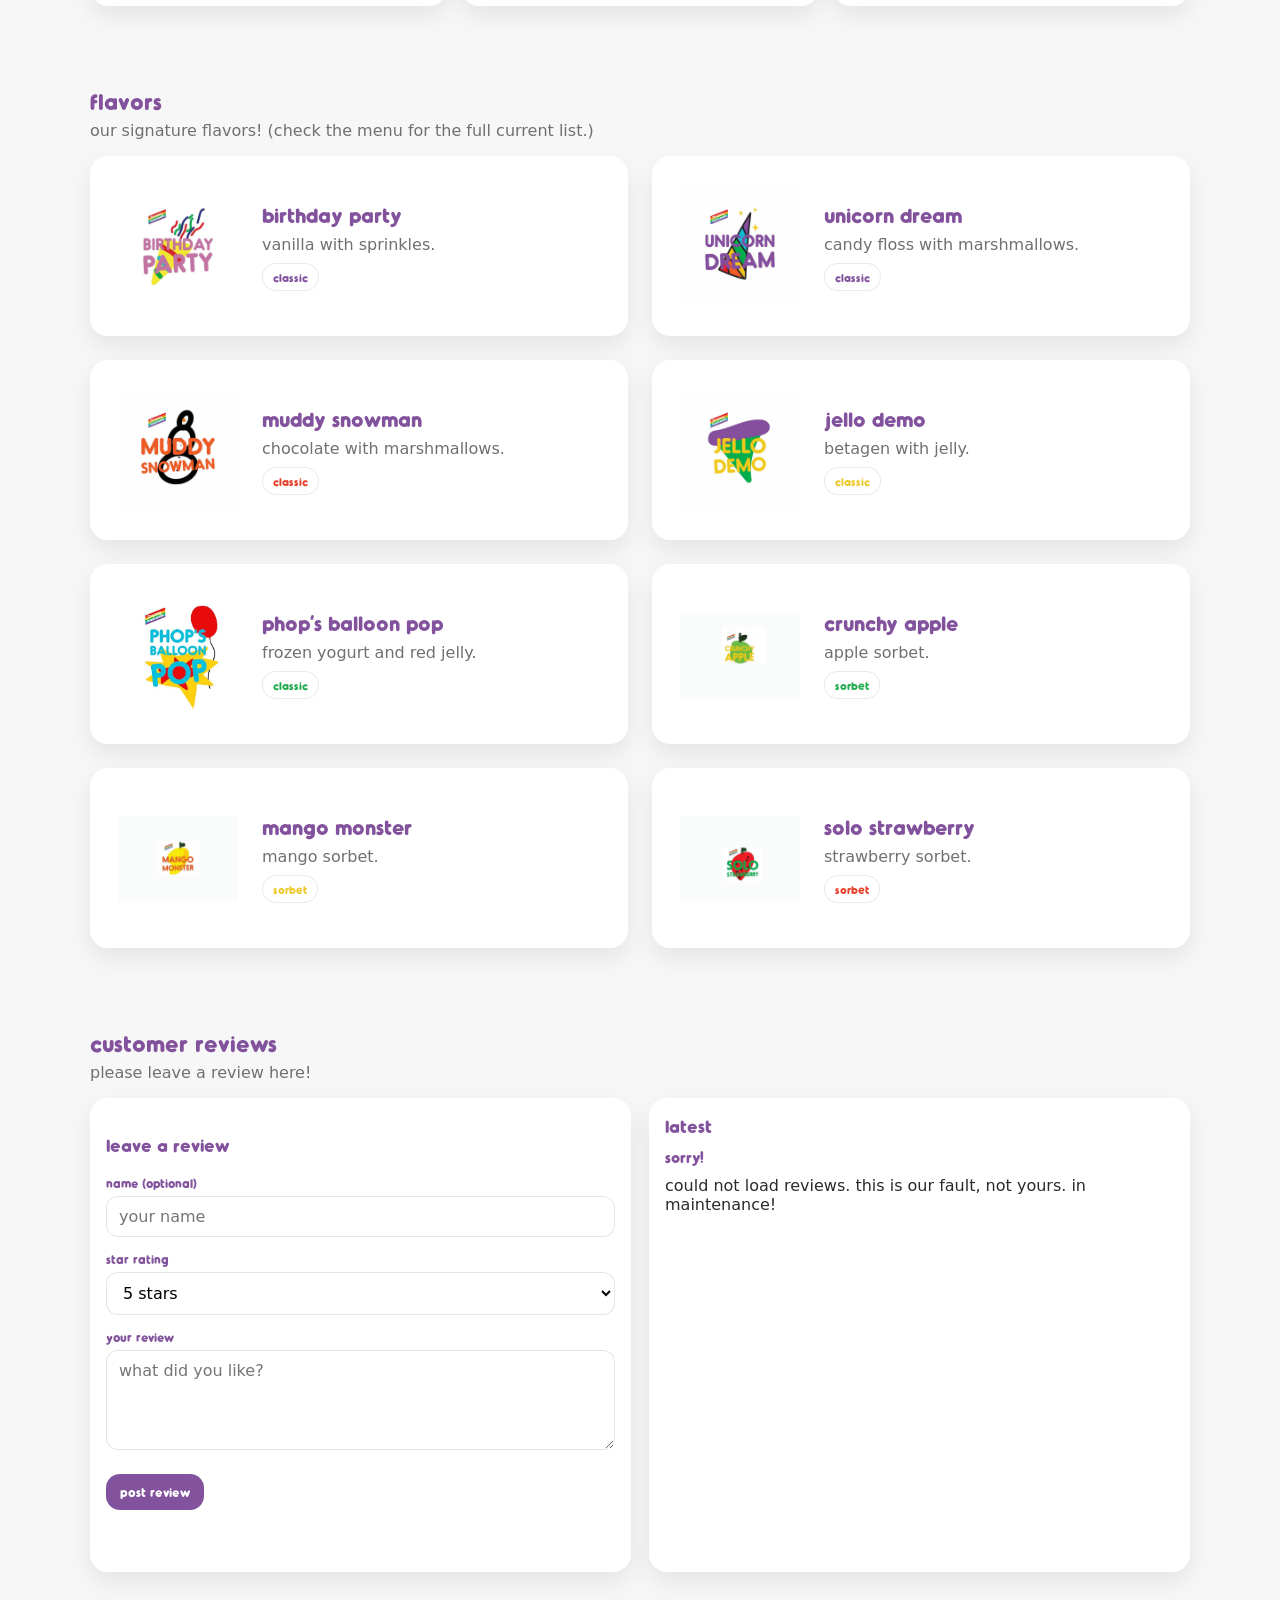
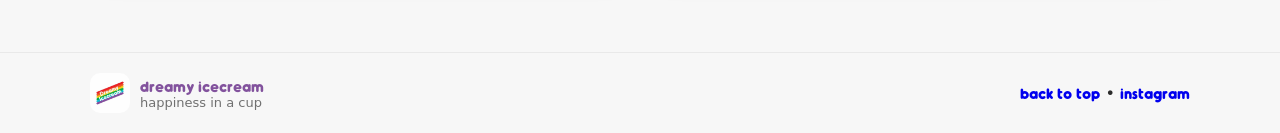
==== commit 27e79afe: "delete menu on topbar" ====
--- a/index.html
+++ b/index.html
@@ -18,7 +18,6 @@
   <a href="#home">home</a>
   <a href="#about">about</a>
   <a href="#flavors">flavors</a>
-  <a href="#menu">menu</a>
   <a href="#reviews">reviews</a>
   <a href="#order" class="nav-cta">order</a>
 </nav>
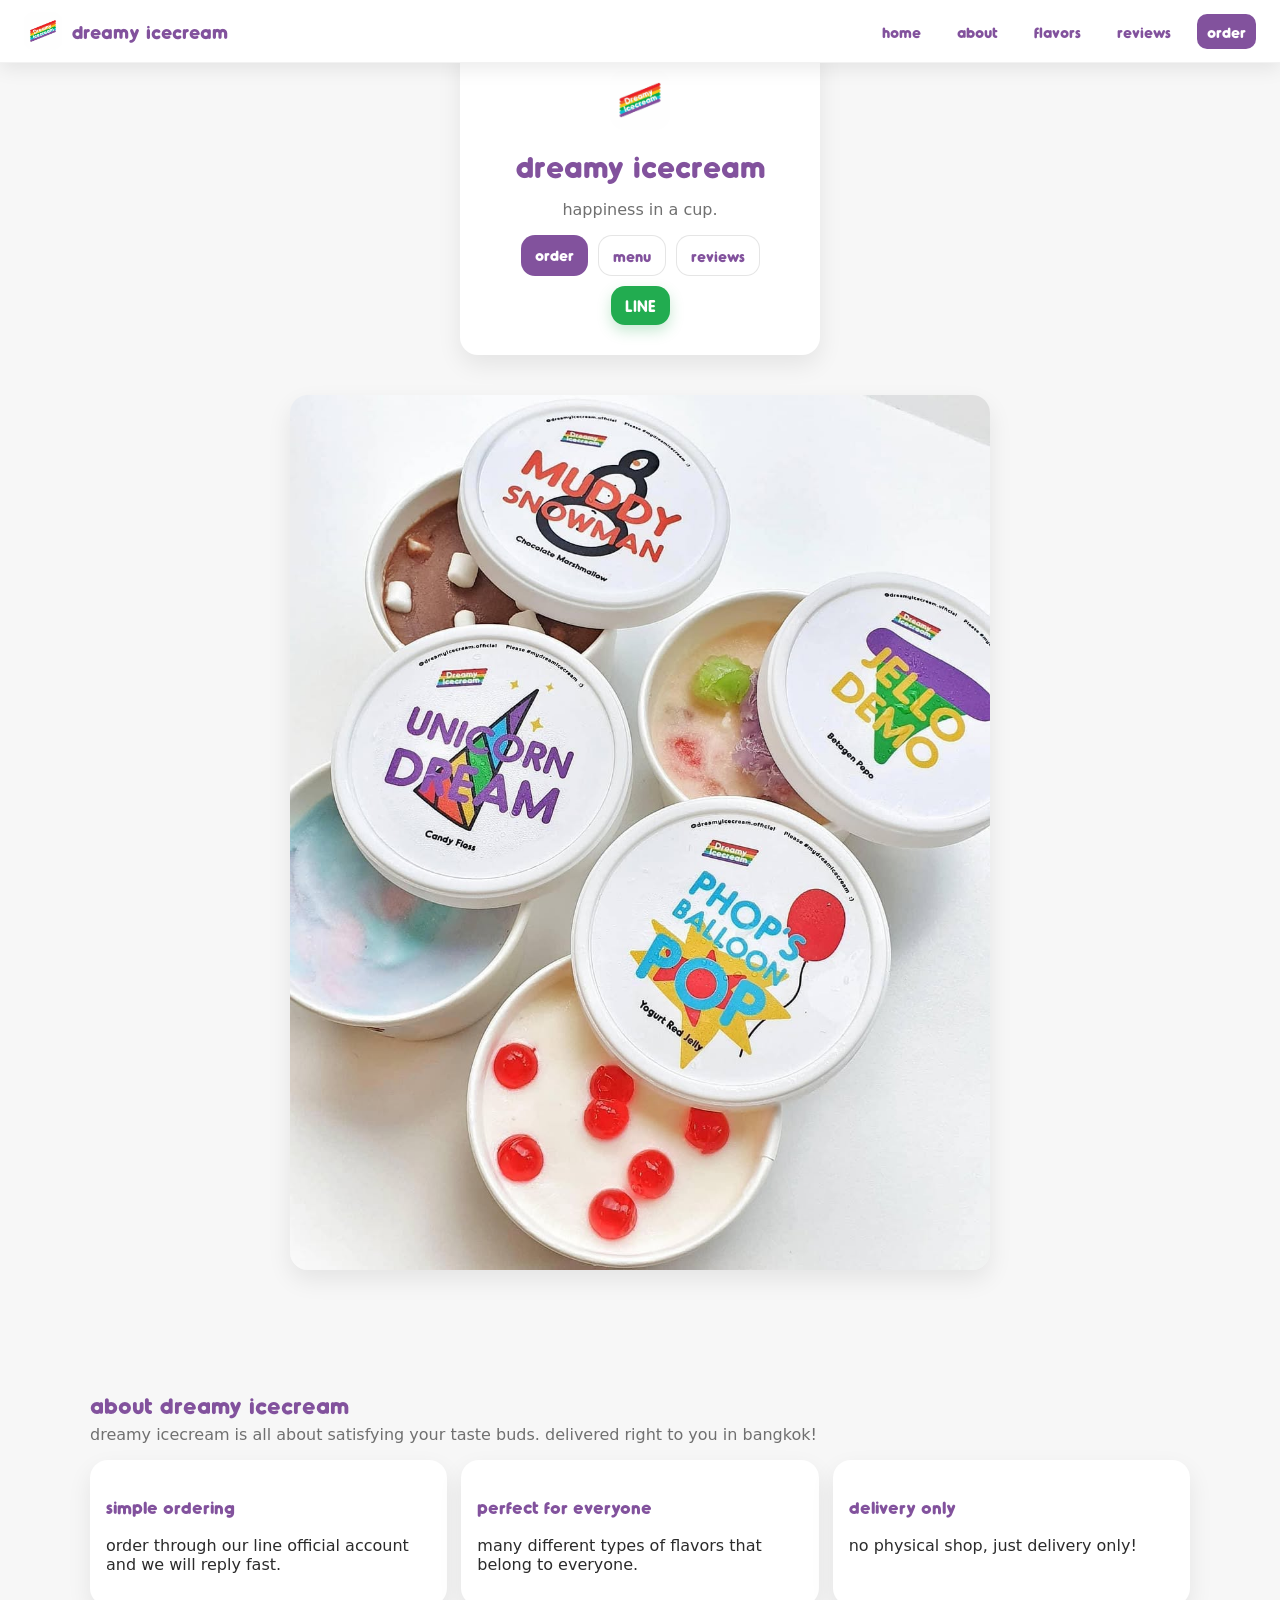
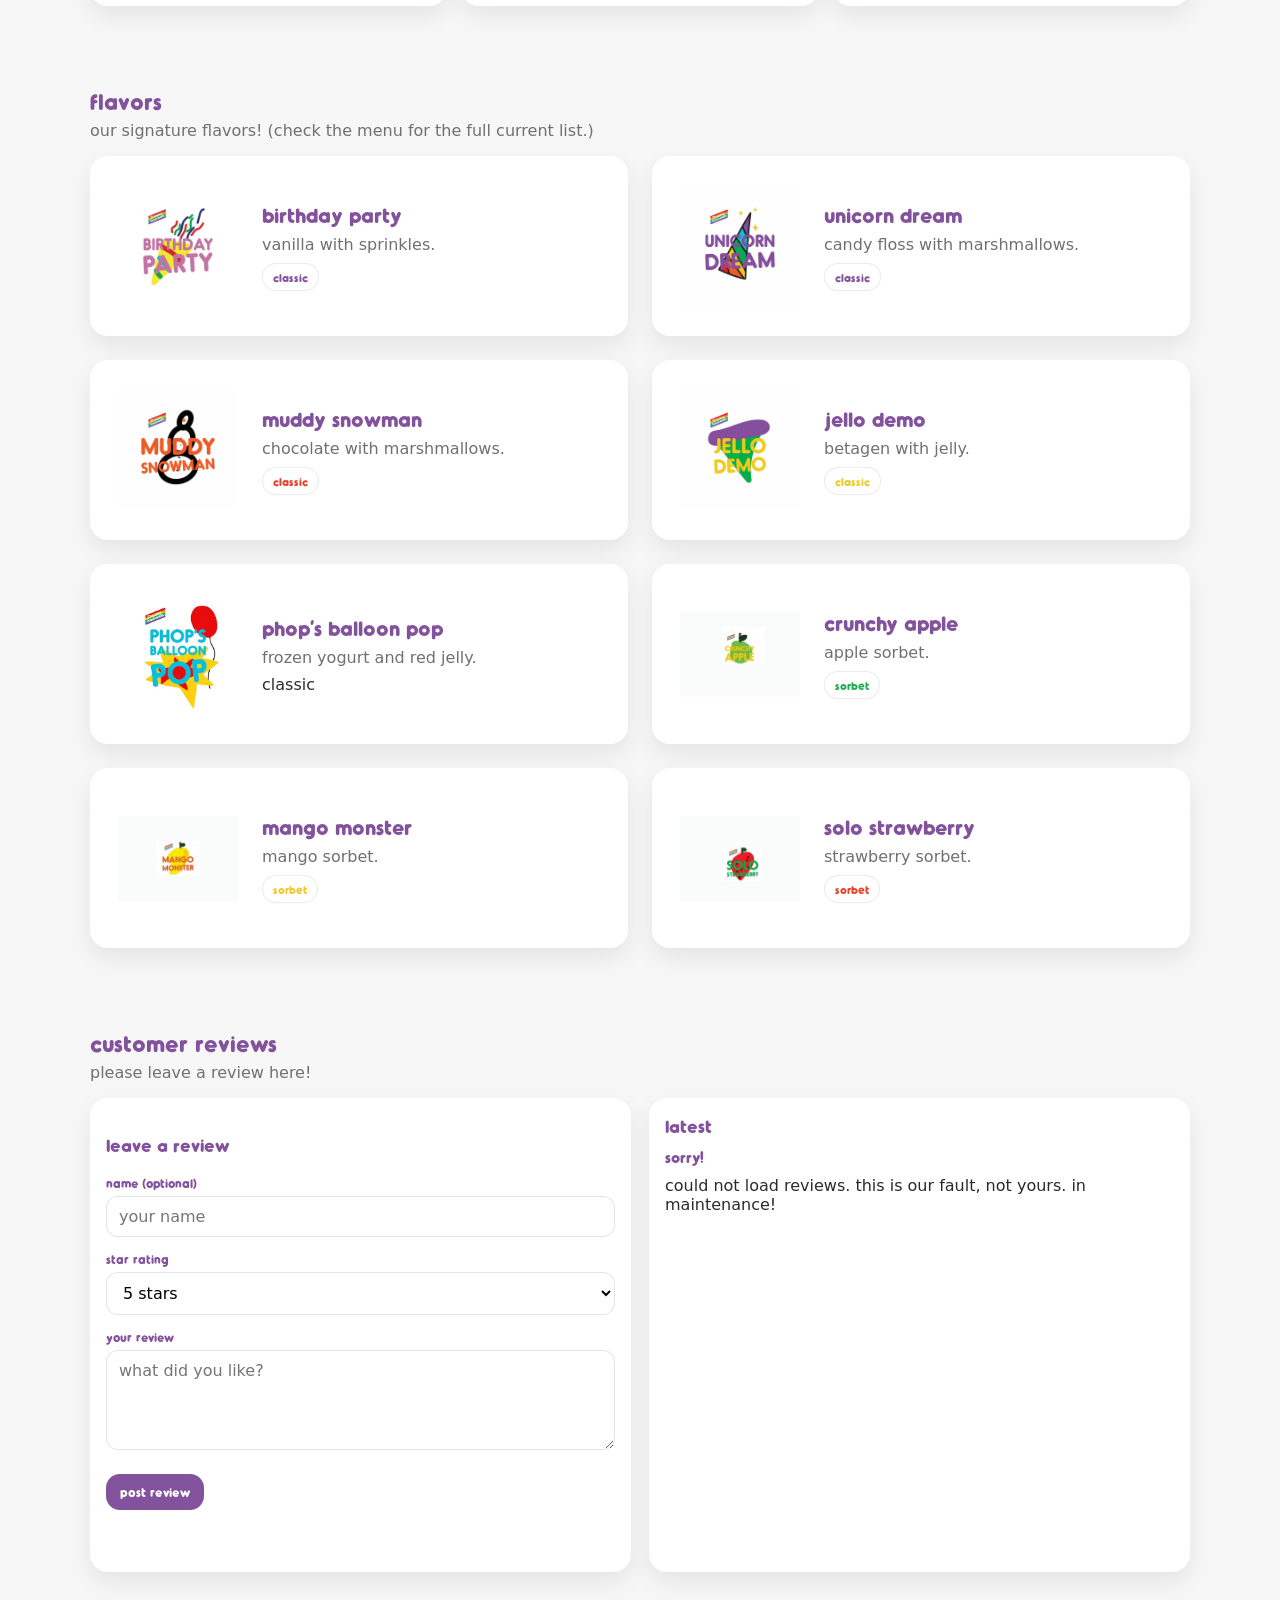
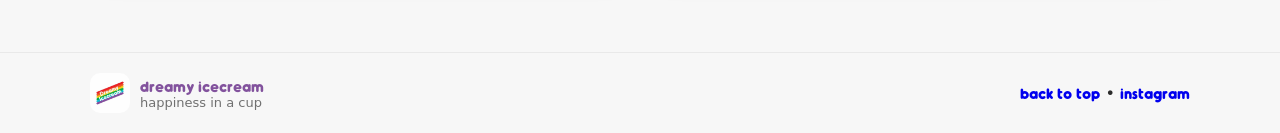
==== commit 413d6fa0: "Update index.html" ====
--- a/index.html
+++ b/index.html
@@ -137,7 +137,7 @@
         <div class="flavor-body">
           <h3>phop’s balloon pop</h3>
           <p>frozen yogurt and red jelly.</p>
-          <span class="pill pill-green">classic</span>
+          <span class="#e7412b">classic</span>
         </div>
       </a>
 
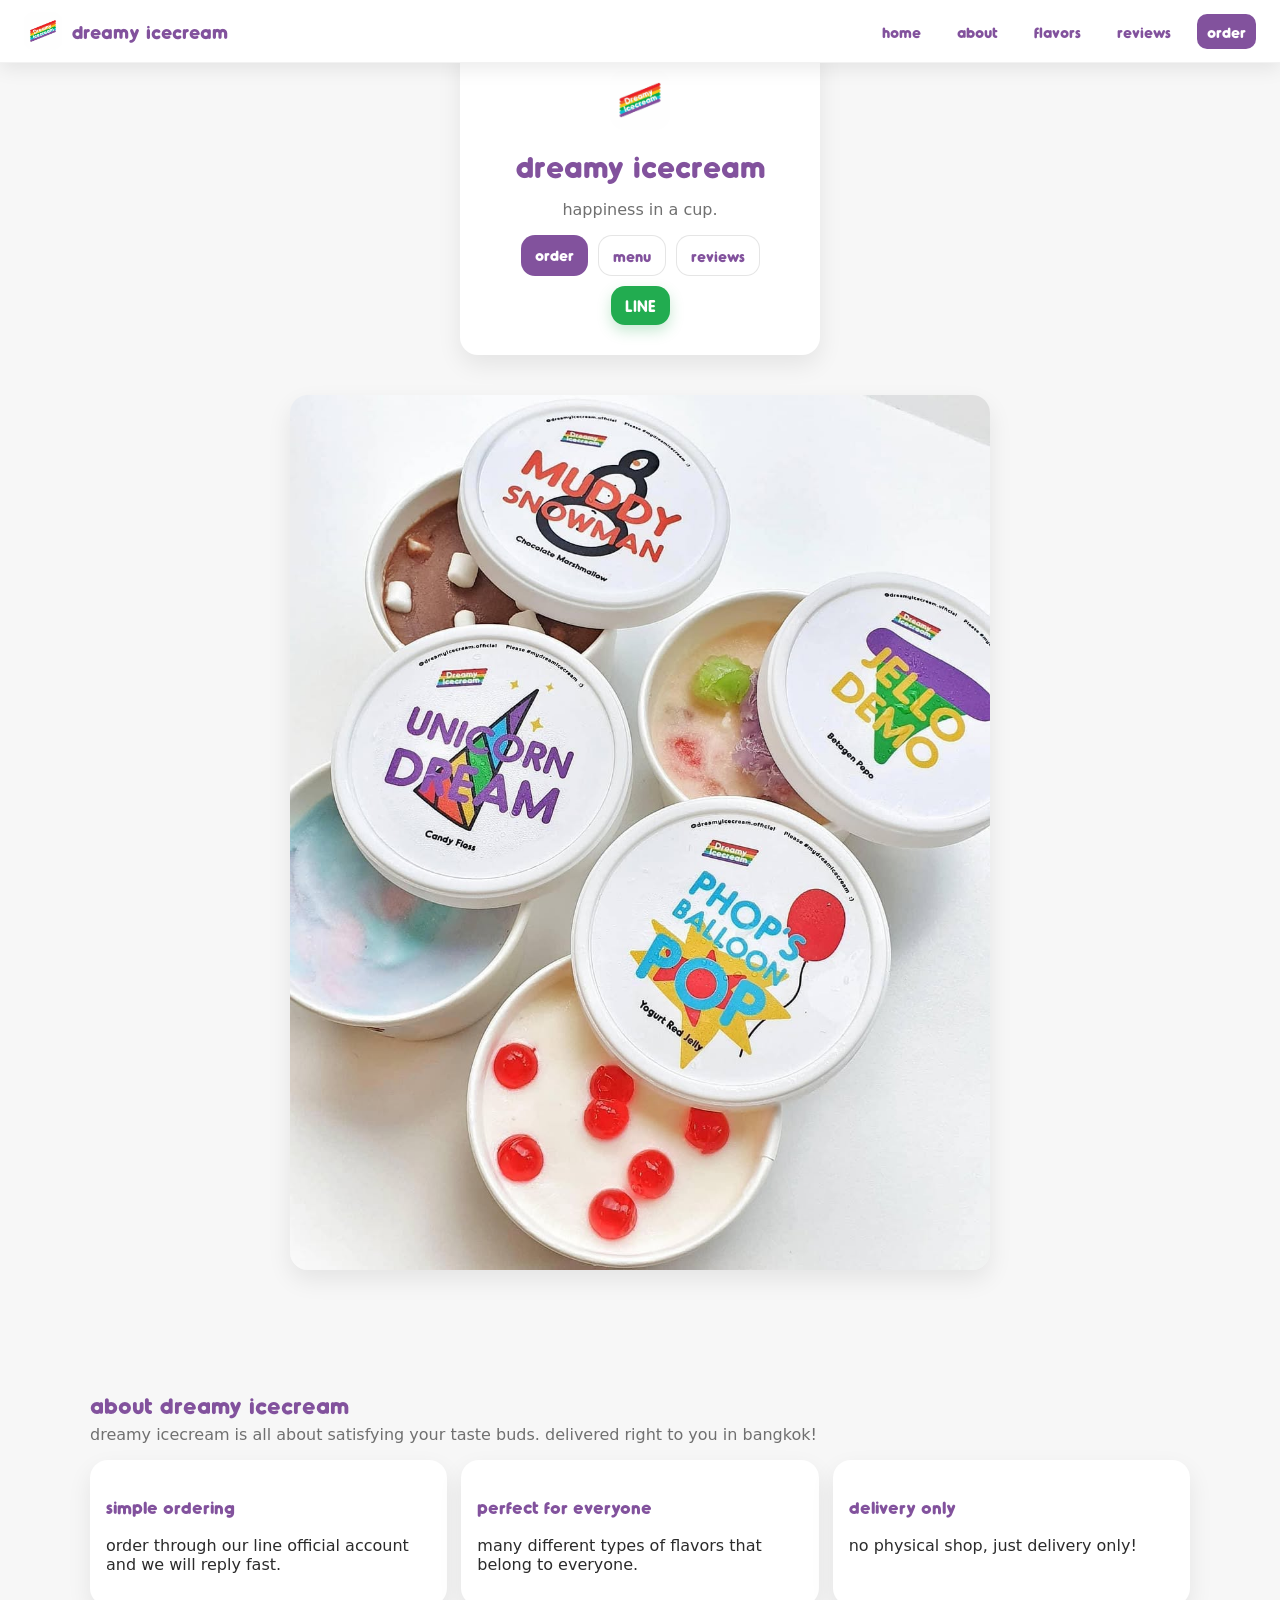
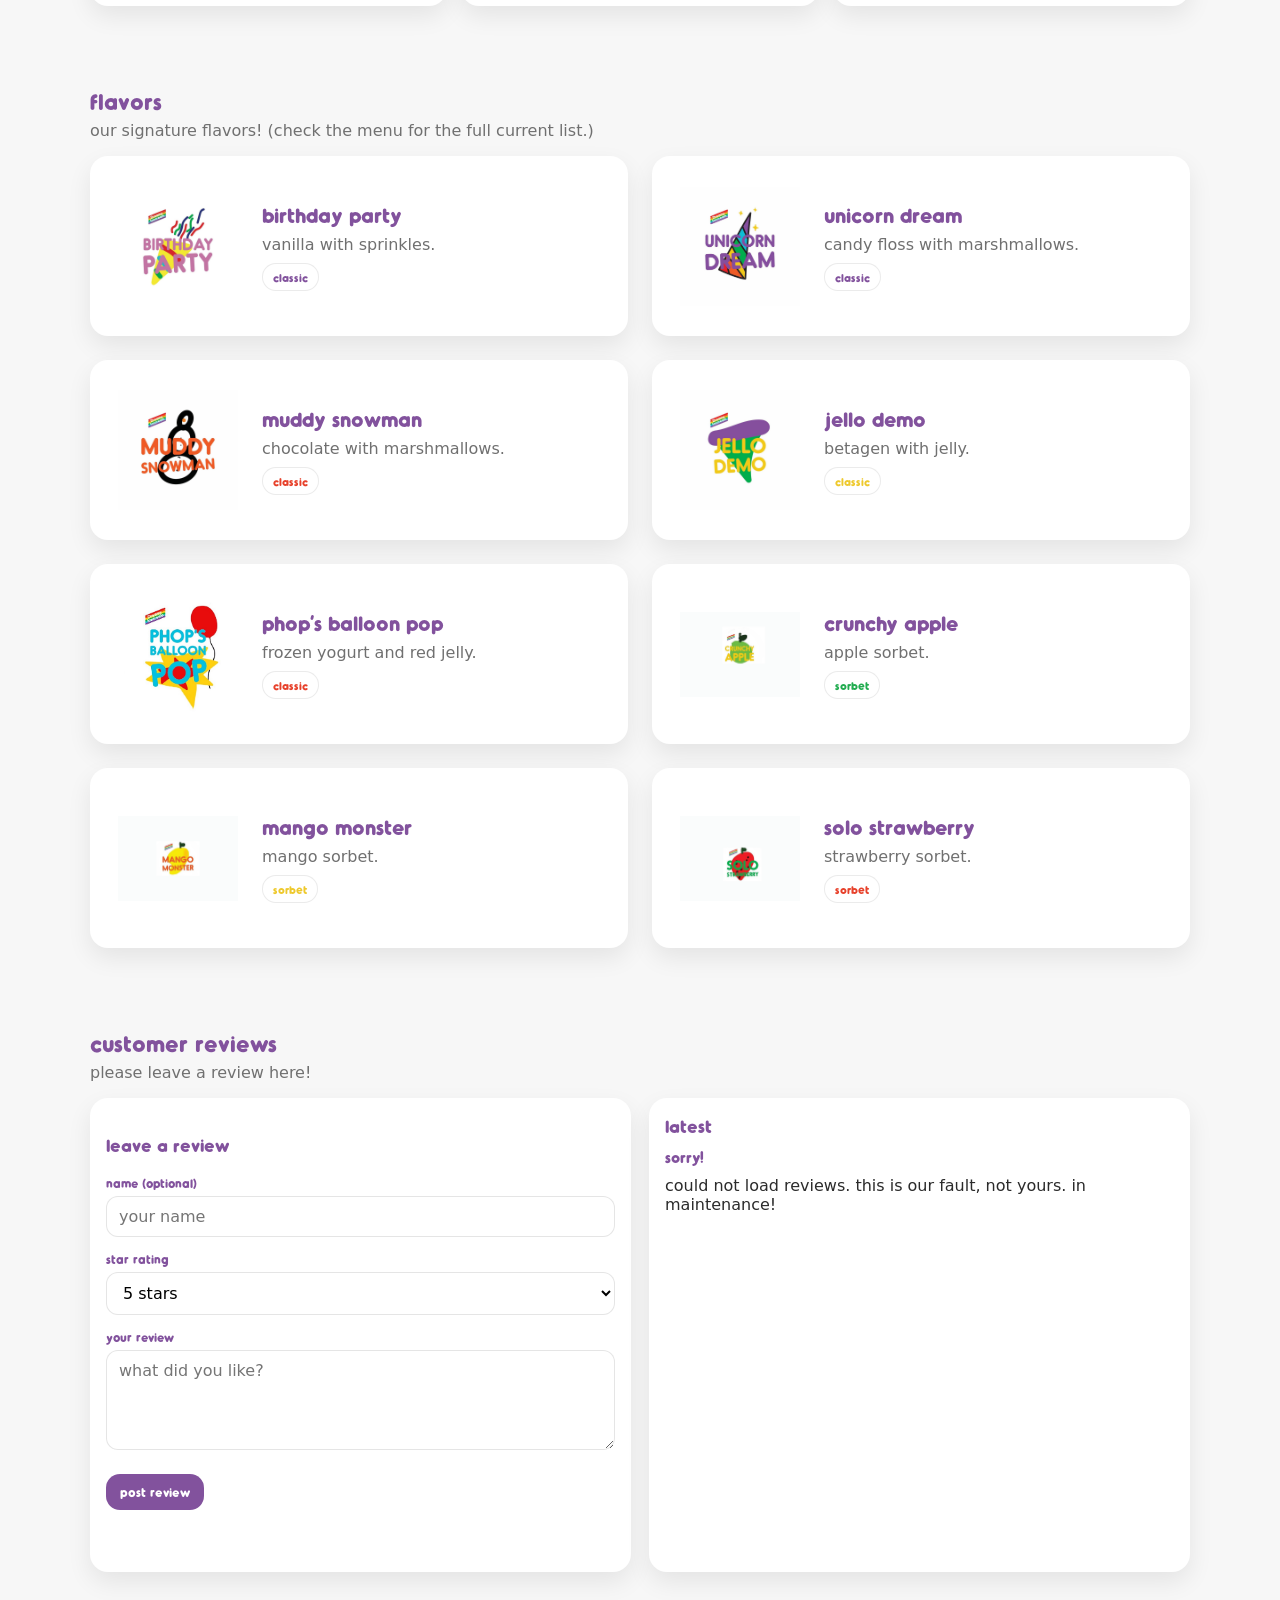
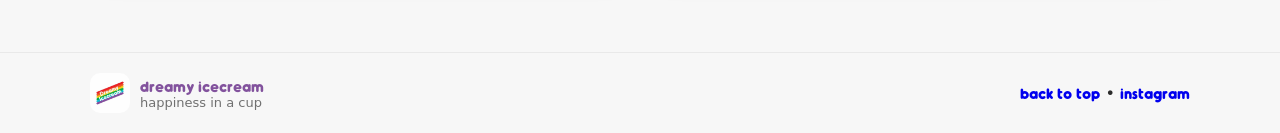
==== commit ffeff825: "Update index.html" ====
--- a/index.html
+++ b/index.html
@@ -137,7 +137,7 @@
         <div class="flavor-body">
           <h3>phop’s balloon pop</h3>
           <p>frozen yogurt and red jelly.</p>
-          <span class="#e7412b">classic</span>
+          <span class="pill pill-red">classic</span>
         </div>
       </a>
 
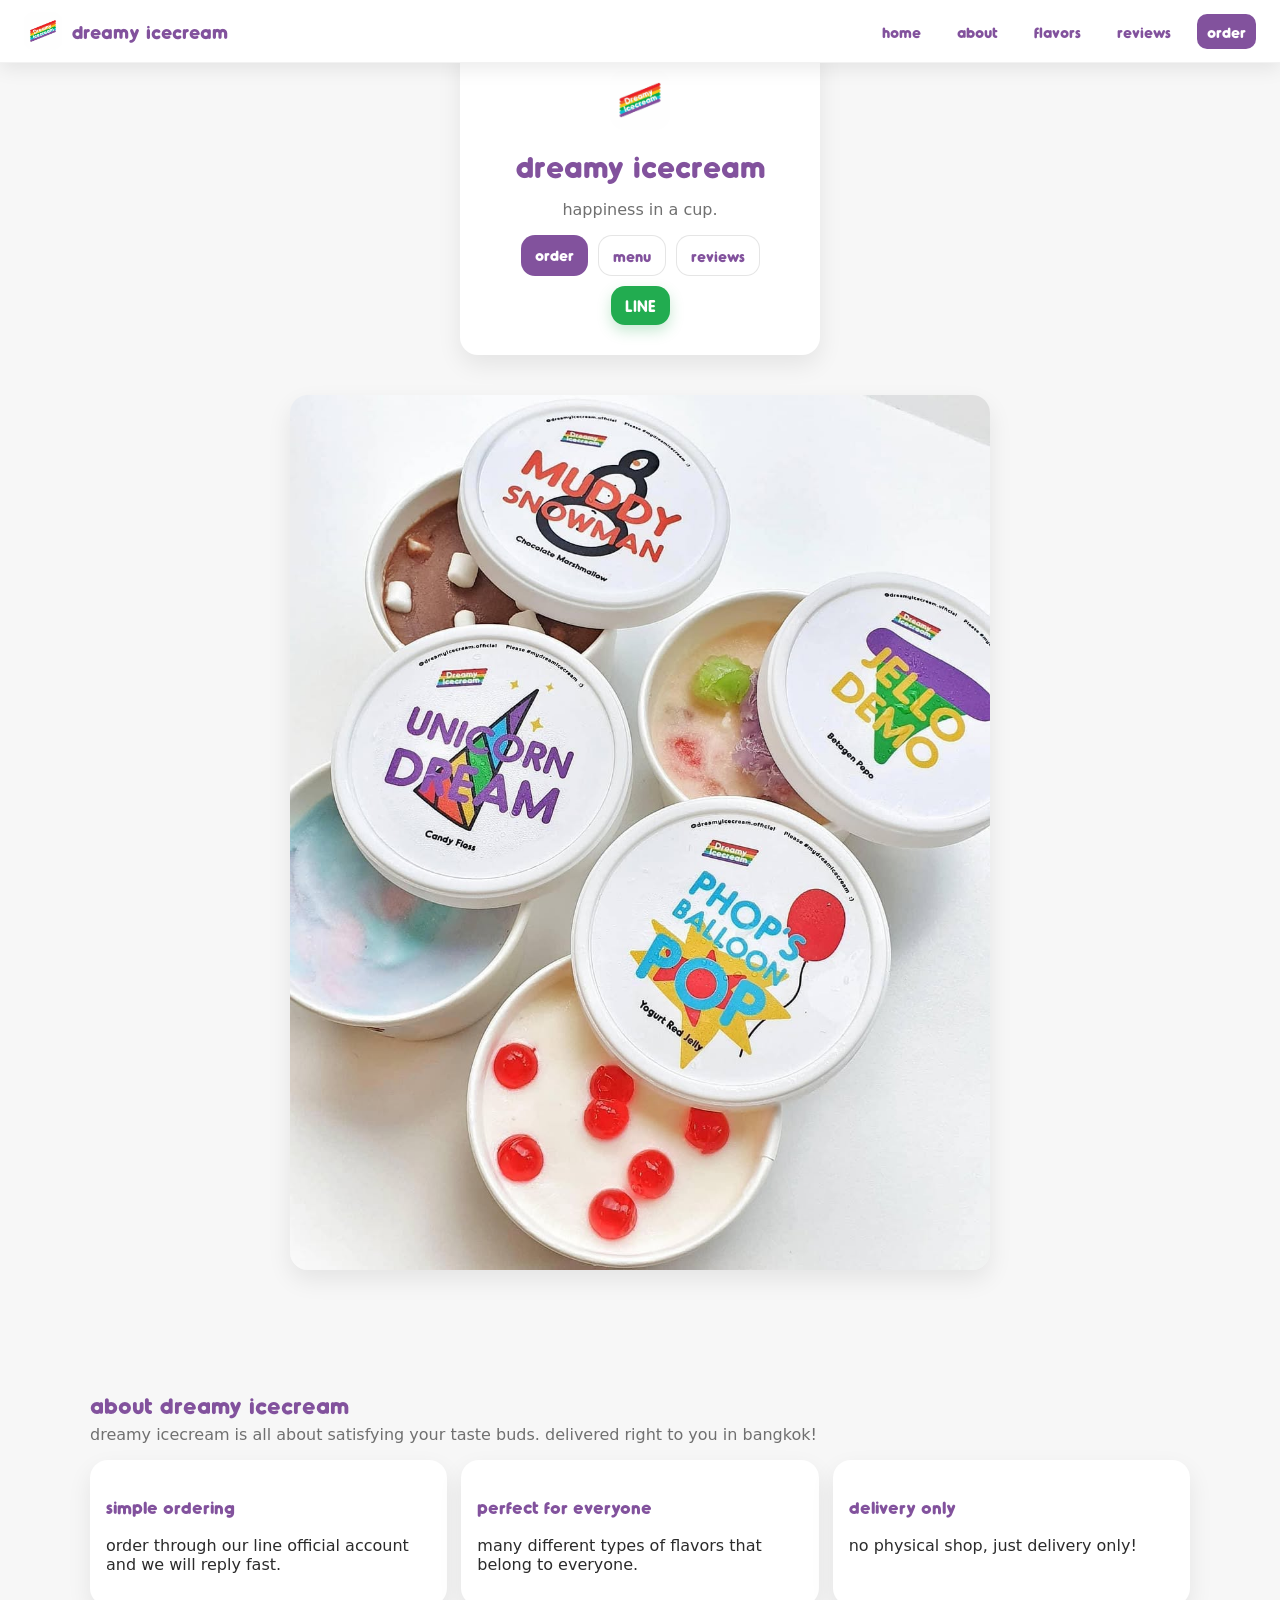
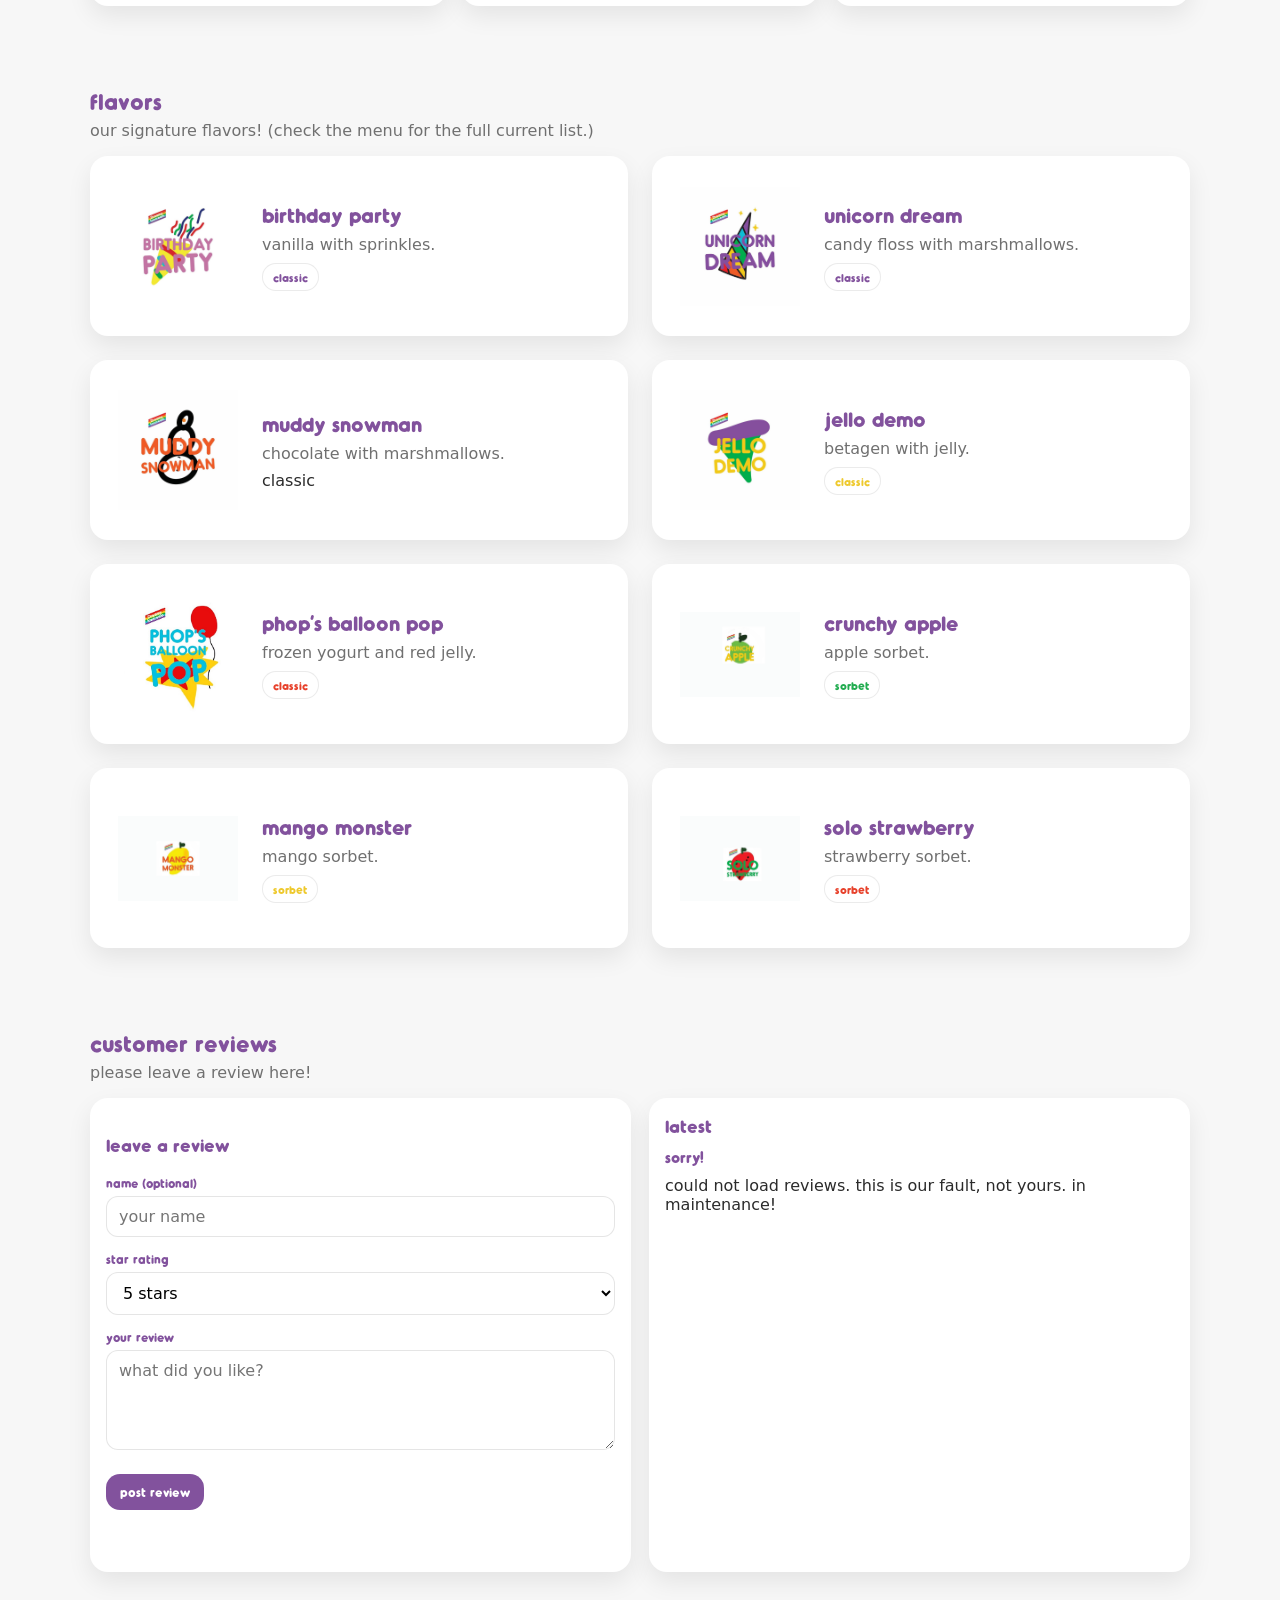
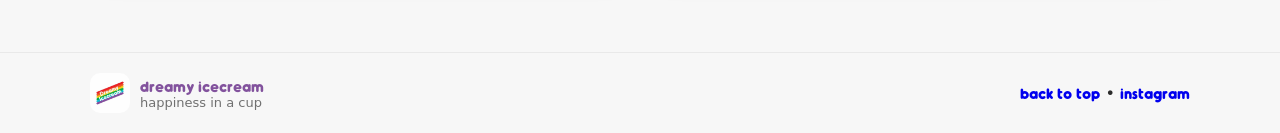
==== commit 3bb017b4: "Update index.html" ====
--- a/index.html
+++ b/index.html
@@ -114,7 +114,7 @@
         <div class="flavor-body">
           <h3>muddy snowman</h3>
           <p>chocolate with marshmallows.</p>
-          <span class="pill pill-red">classic</span>
+          <span class="#f25826;">classic</span>
         </div>
       </a>
 
--- a/style.css
+++ b/style.css
@@ -20,6 +20,7 @@
   --green:#22ac50;
   --red:#e7412b;
   --blue:#0ebed5;
+  --orange:#f25826;
   --text:#2b2b2b;
   --muted:#707070;
   --radius:18px;
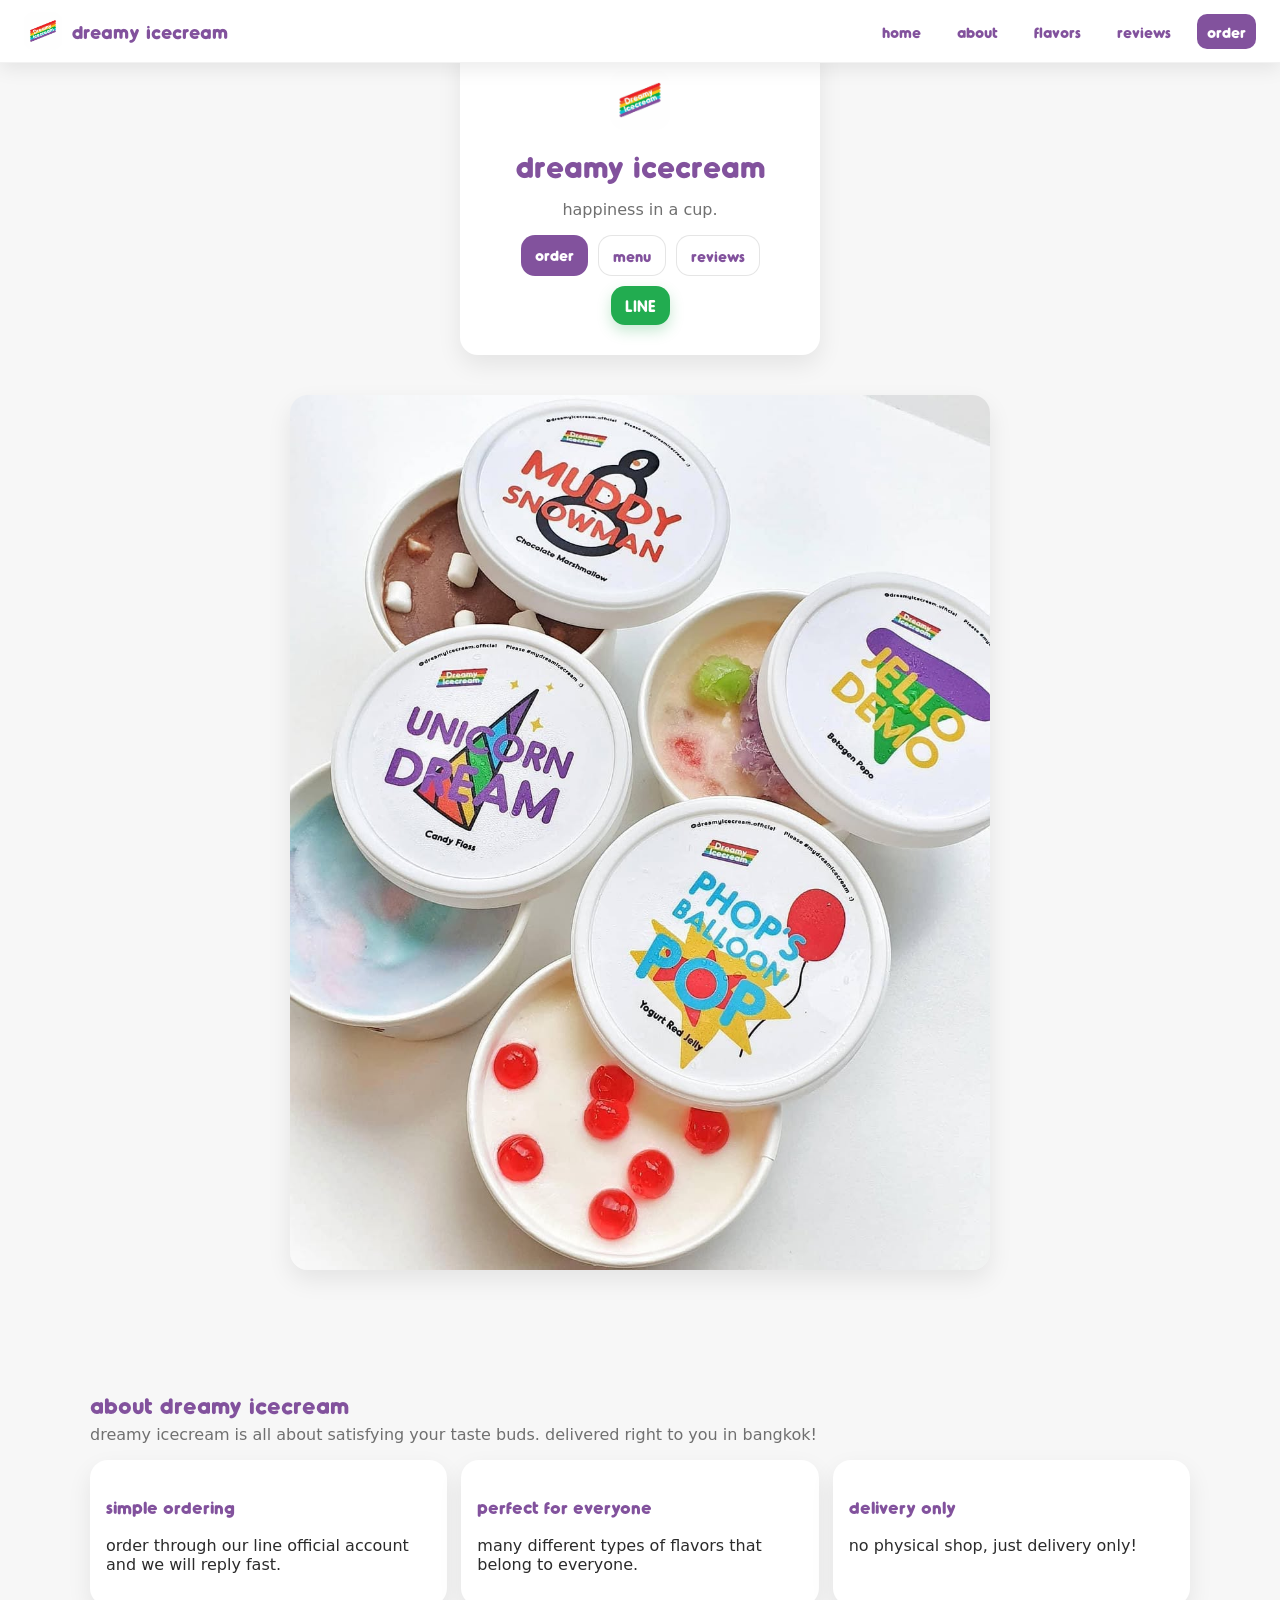
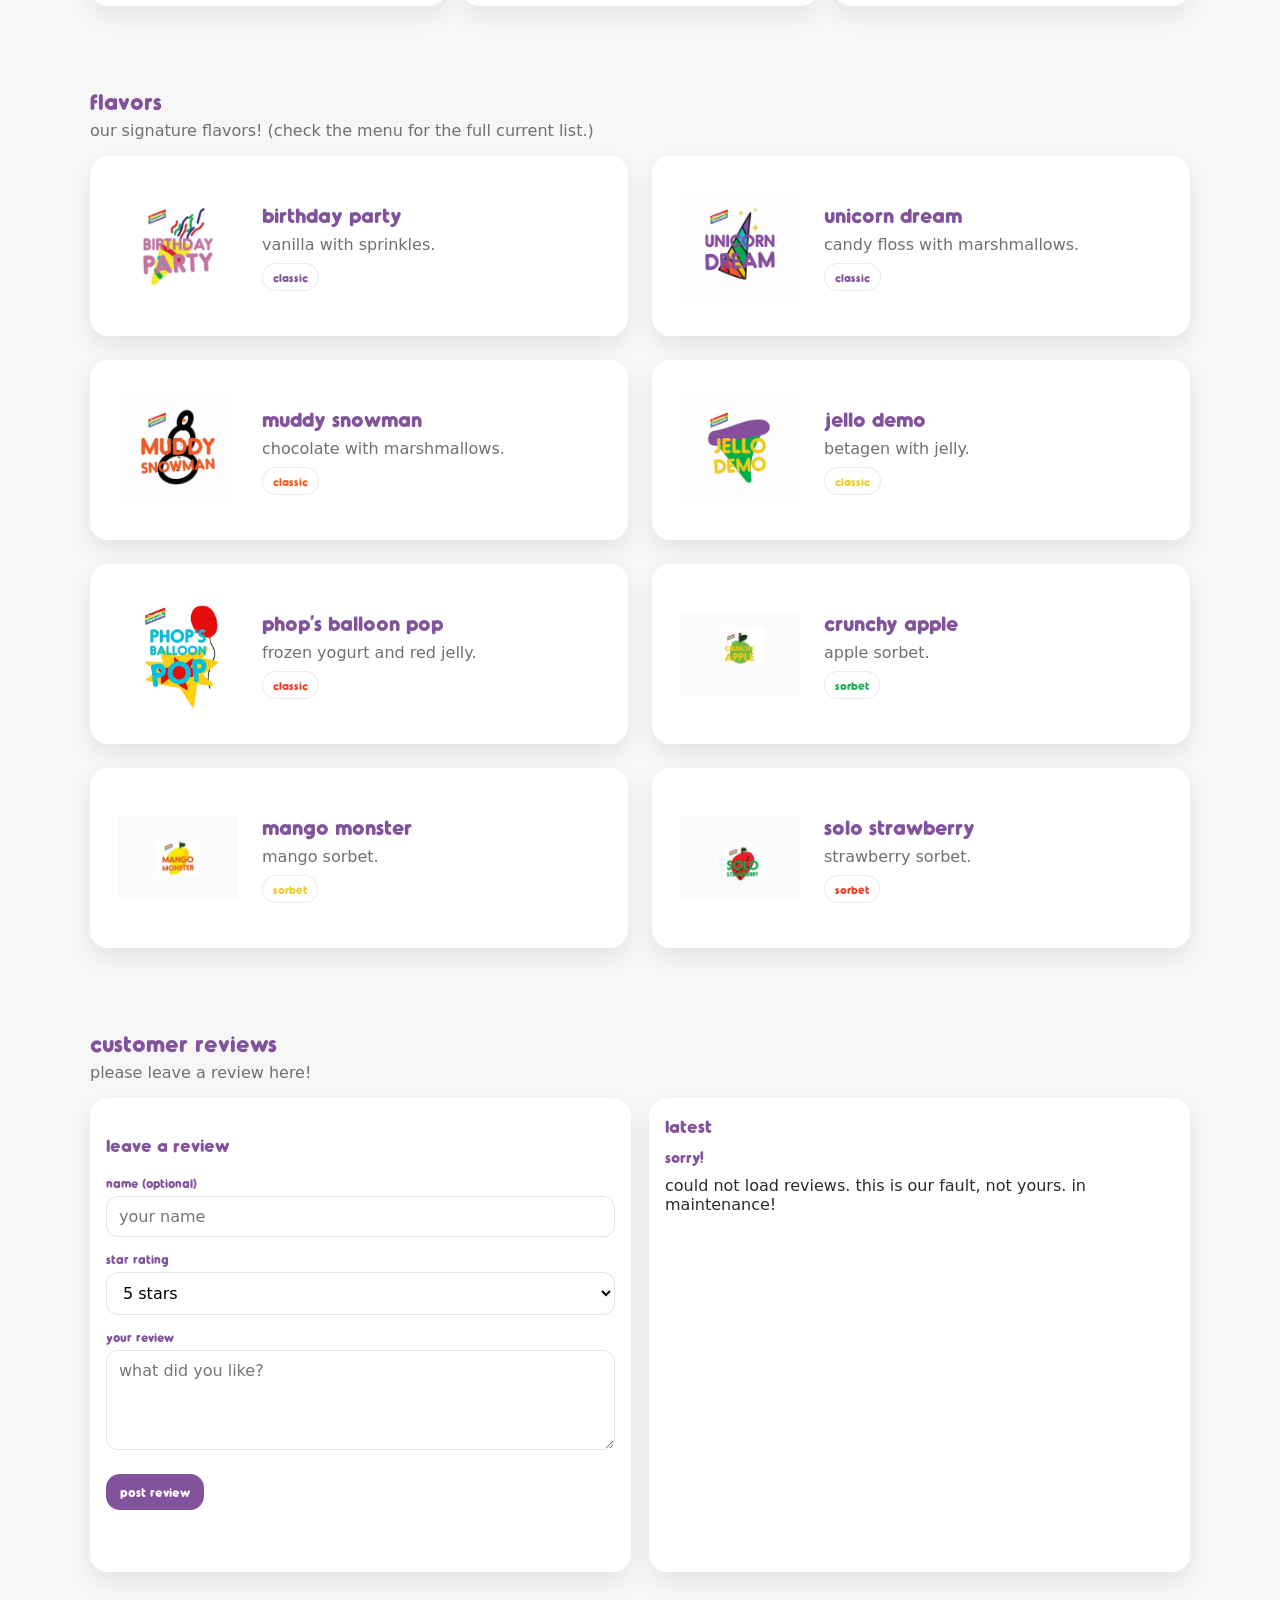
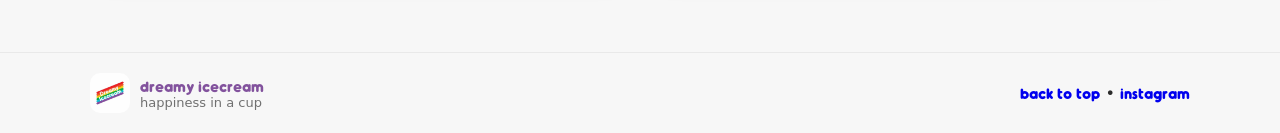
==== commit 30c04ba6: "Update index.html" ====
--- a/index.html
+++ b/index.html
@@ -114,7 +114,7 @@
         <div class="flavor-body">
           <h3>muddy snowman</h3>
           <p>chocolate with marshmallows.</p>
-          <span class="#f25826;">classic</span>
+          <span class="pill pill-orange">classic</span>
         </div>
       </a>
 
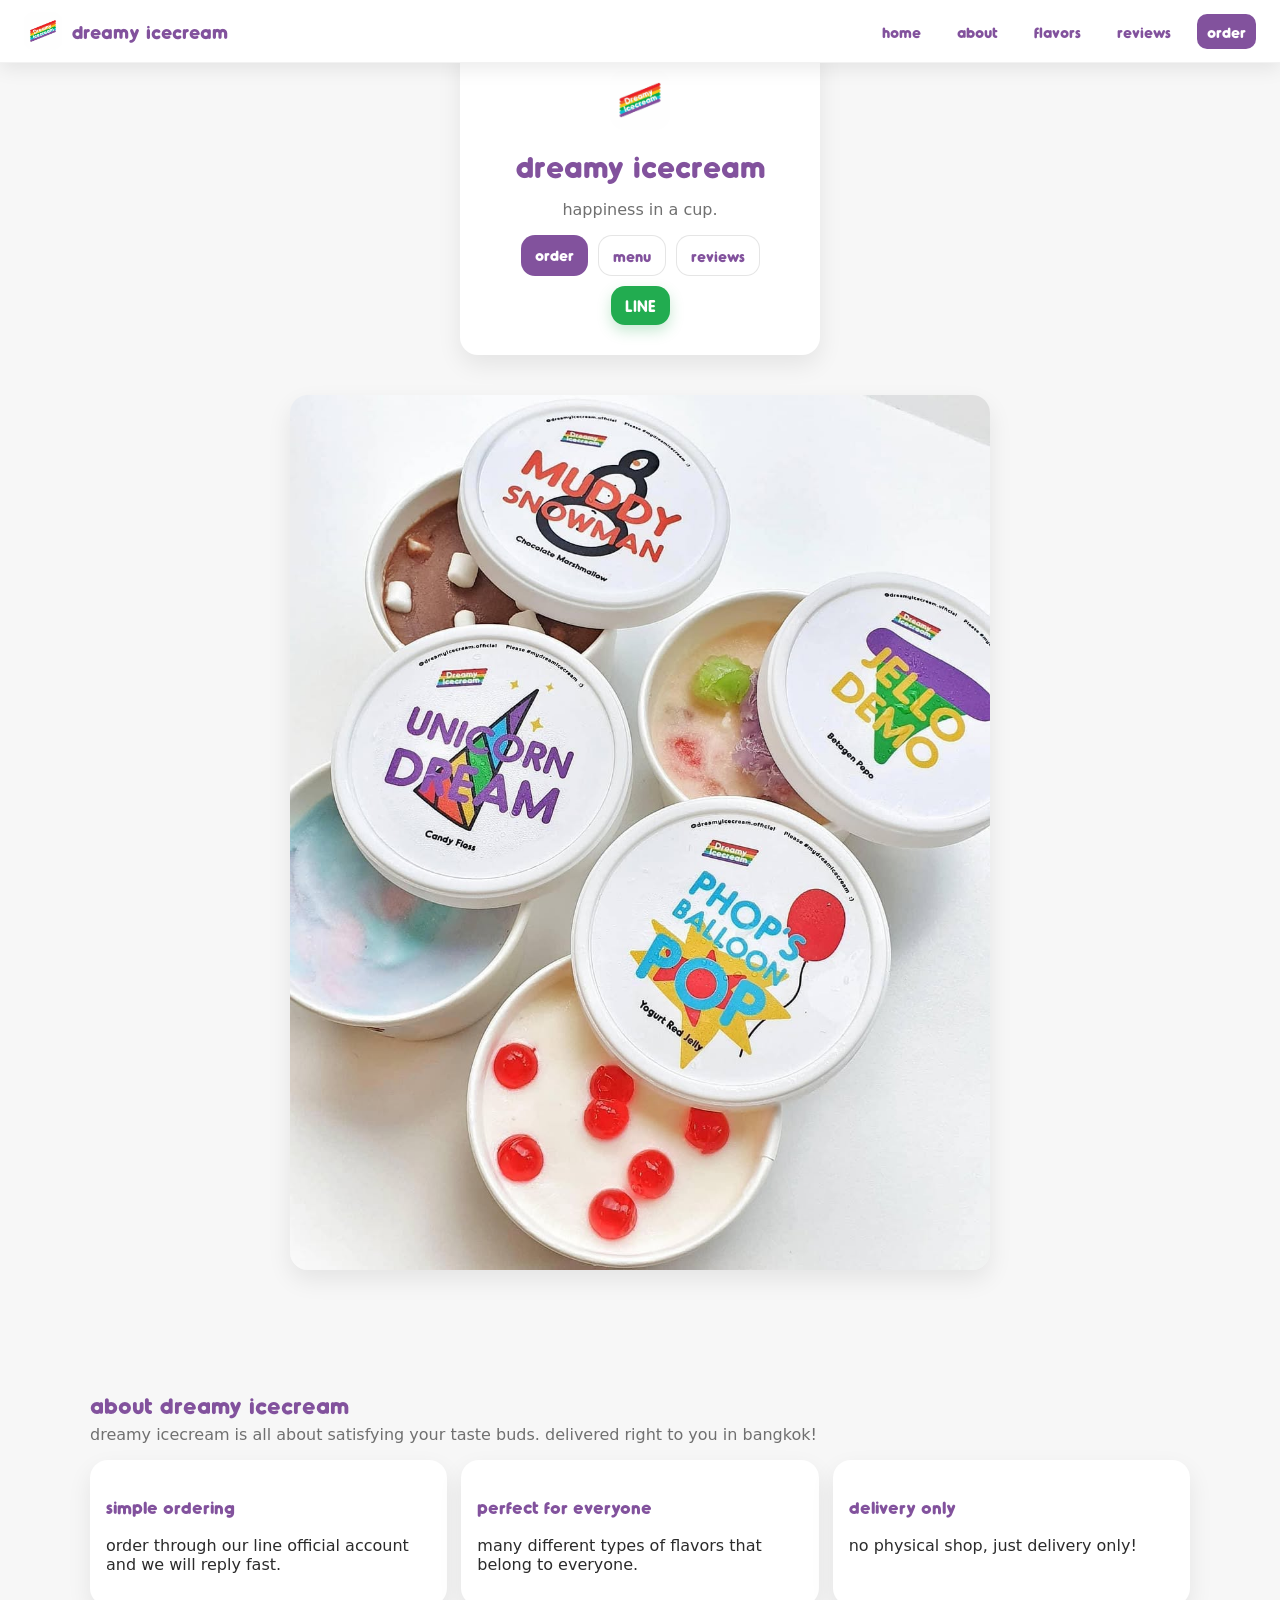
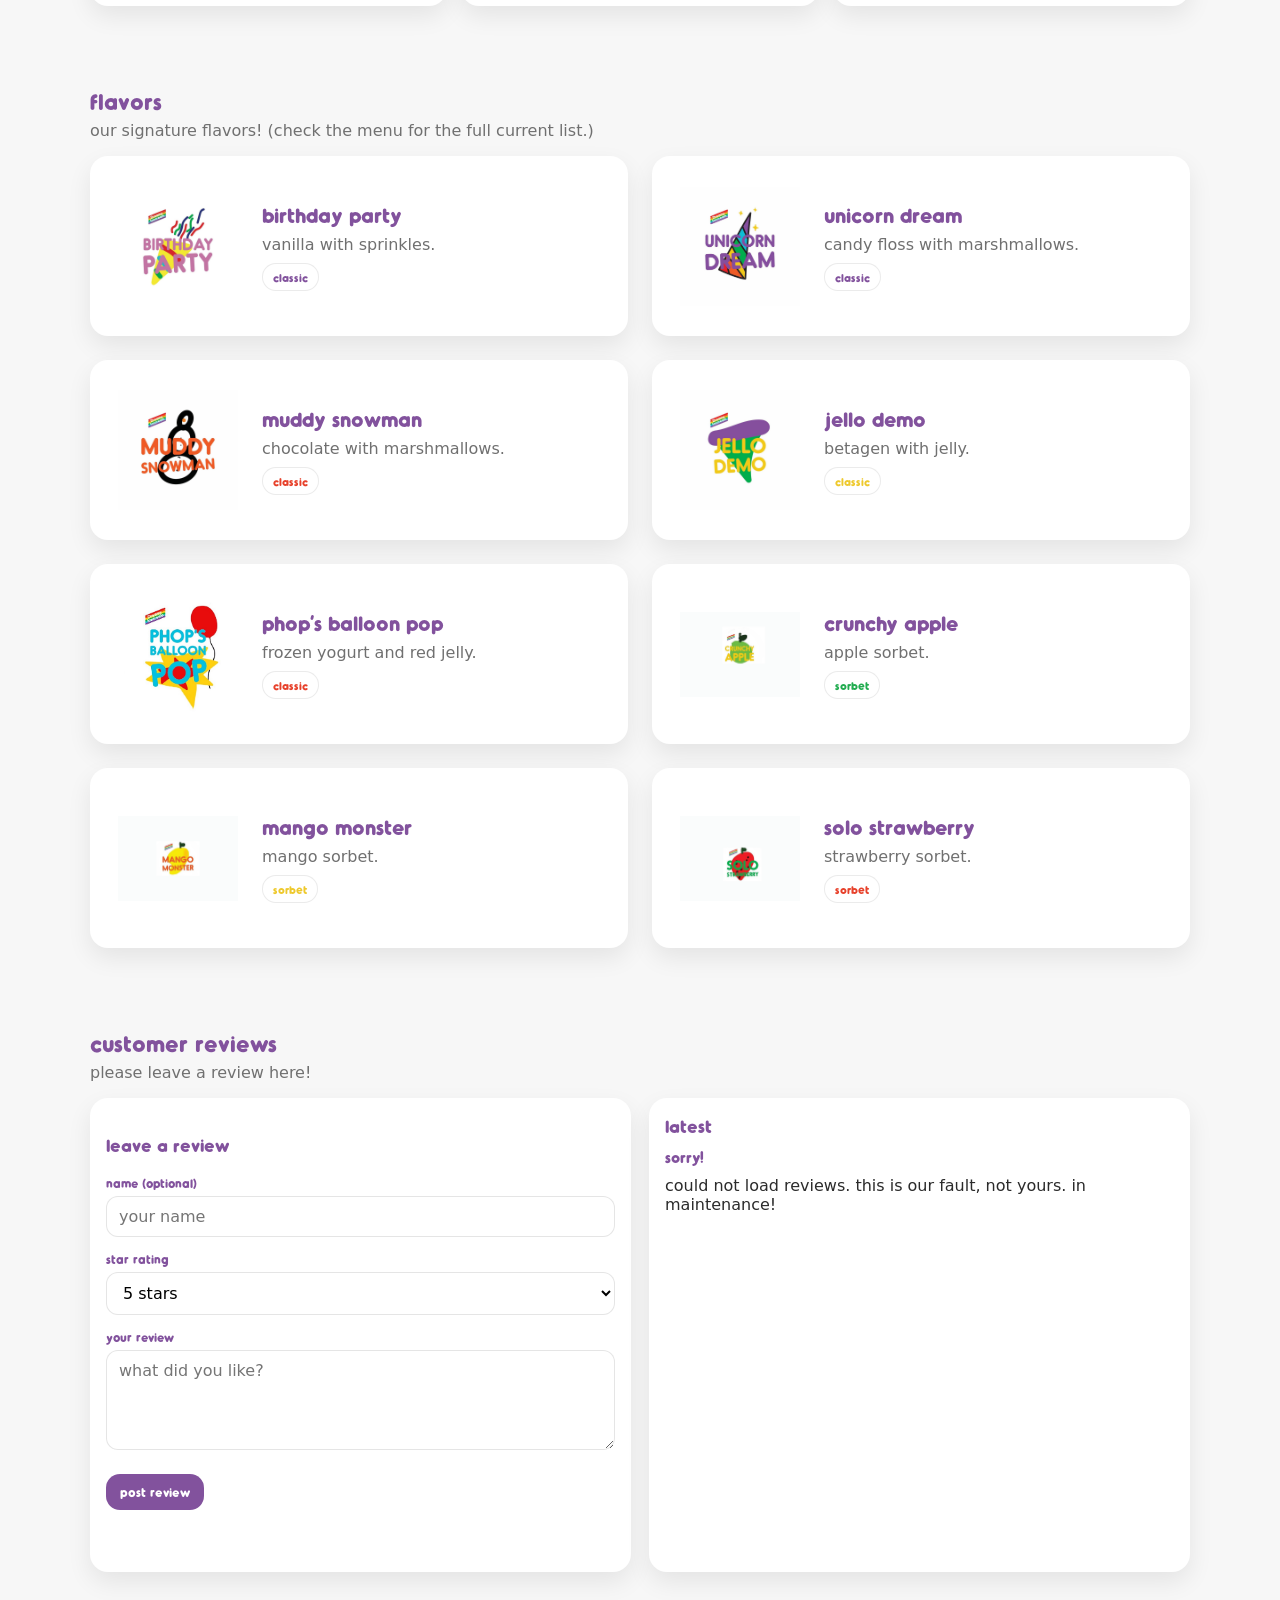
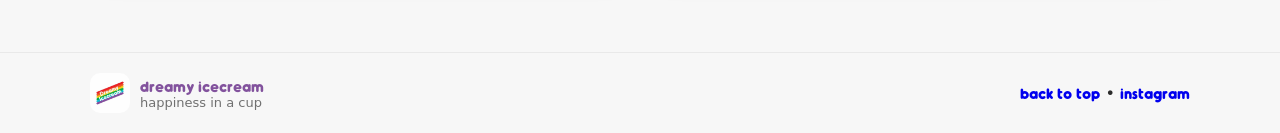
==== commit 2025e6d3: "Update index.html" ====
--- a/index.html
+++ b/index.html
@@ -114,7 +114,7 @@
         <div class="flavor-body">
           <h3>muddy snowman</h3>
           <p>chocolate with marshmallows.</p>
-          <span class="pill pill-orange">classic</span>
+          <span class="pill pill-red">classic</span>
         </div>
       </a>
 
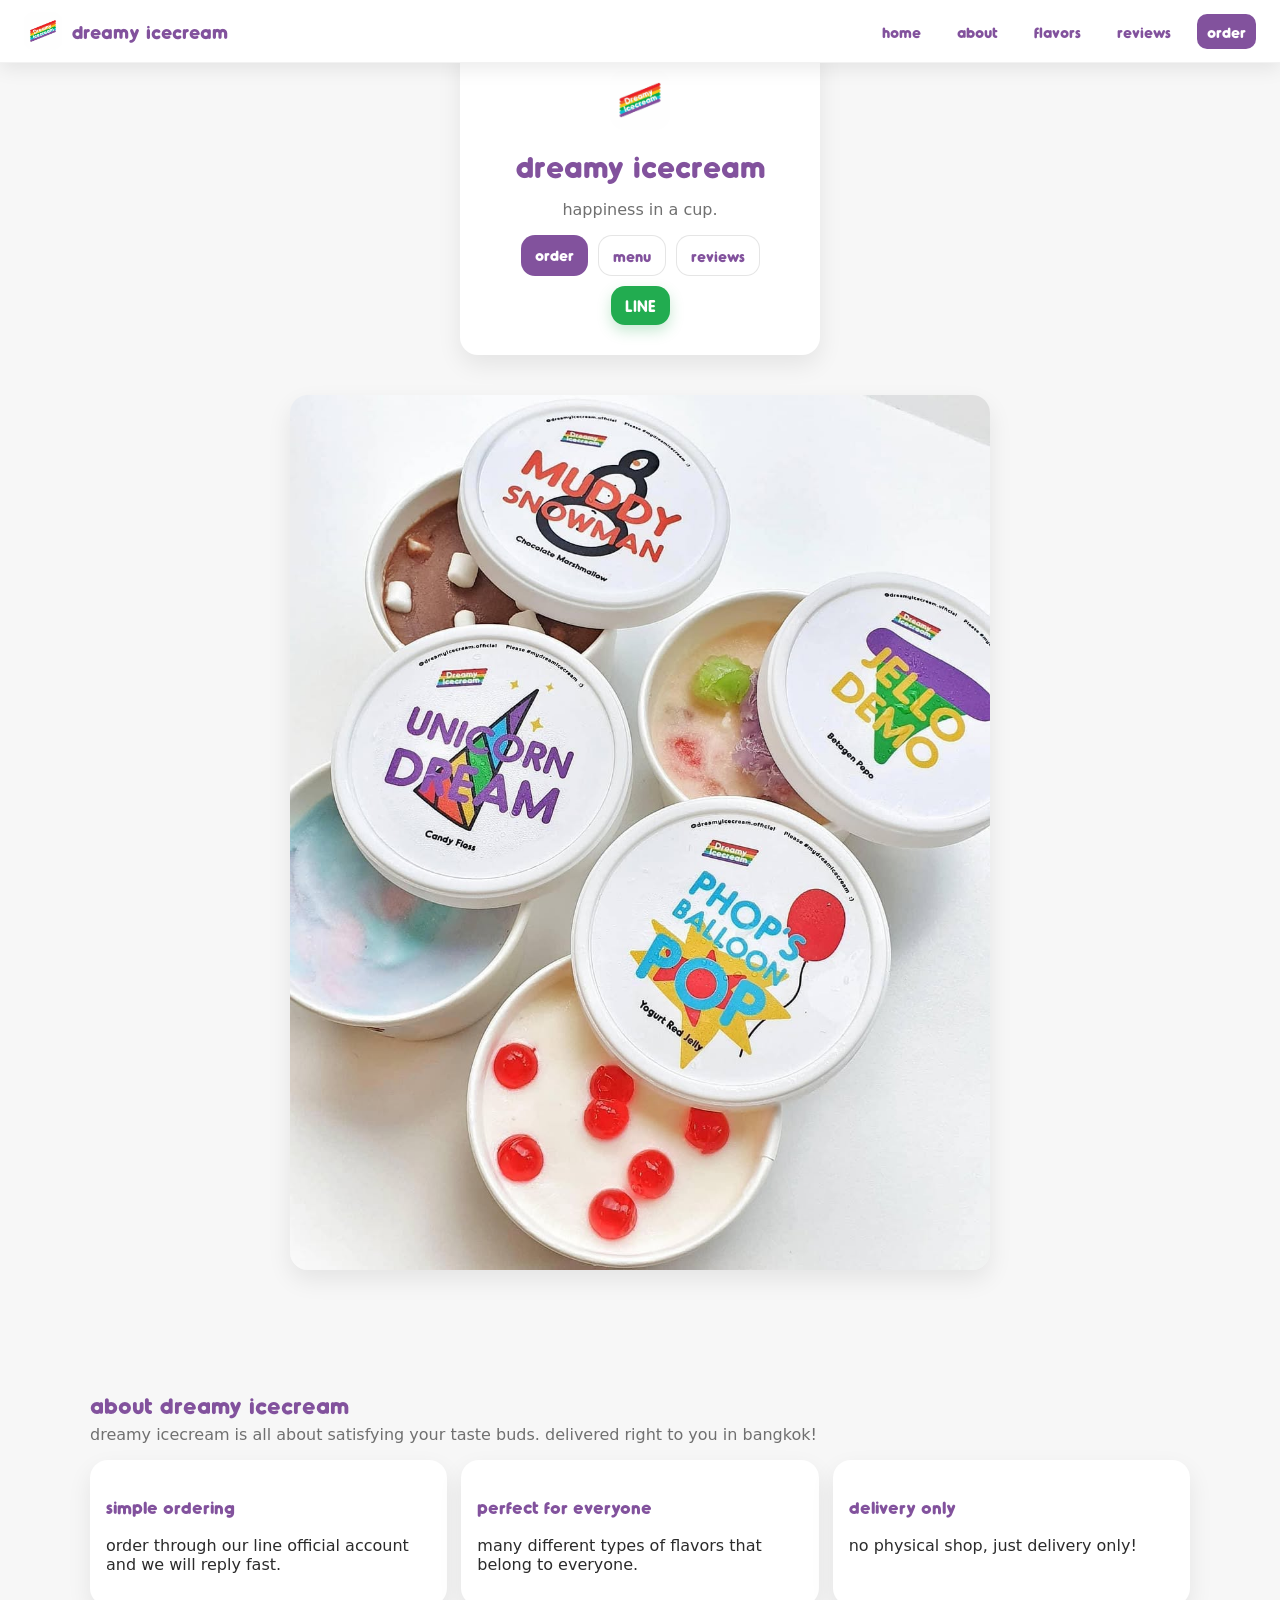
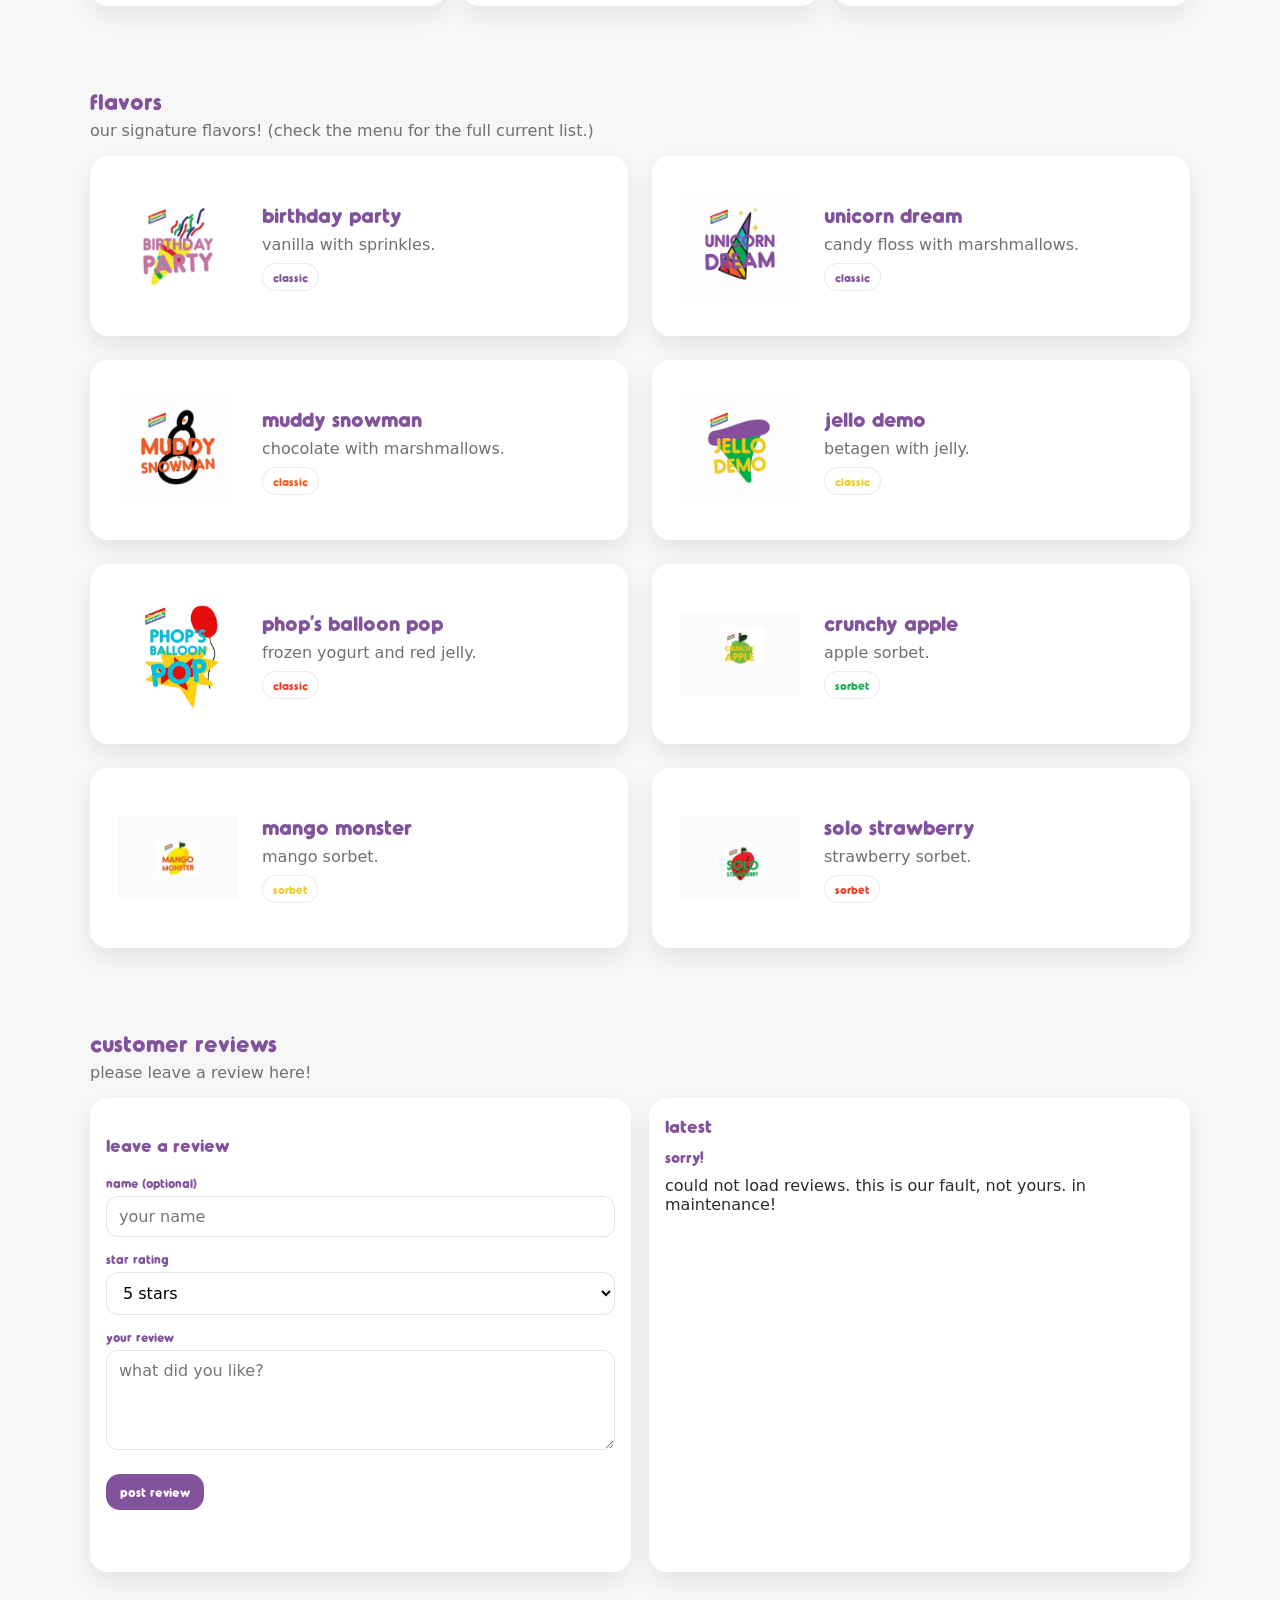
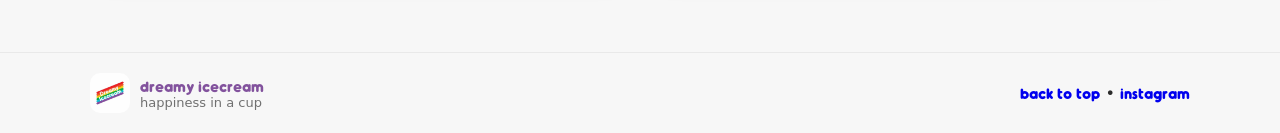
==== commit 85f9ad72: "Update index.html" ====
--- a/index.html
+++ b/index.html
@@ -114,7 +114,7 @@
         <div class="flavor-body">
           <h3>muddy snowman</h3>
           <p>chocolate with marshmallows.</p>
-          <span class="pill pill-red">classic</span>
+          <span class="pill pill-orange">classic</span>
         </div>
       </a>
 
--- a/style.css
+++ b/style.css
@@ -959,6 +959,6 @@
 .label {
   color: #82529d;
 }
-.pill-orange {
+.pill-orange {#f25826;
   color: #f15b23;
 }
